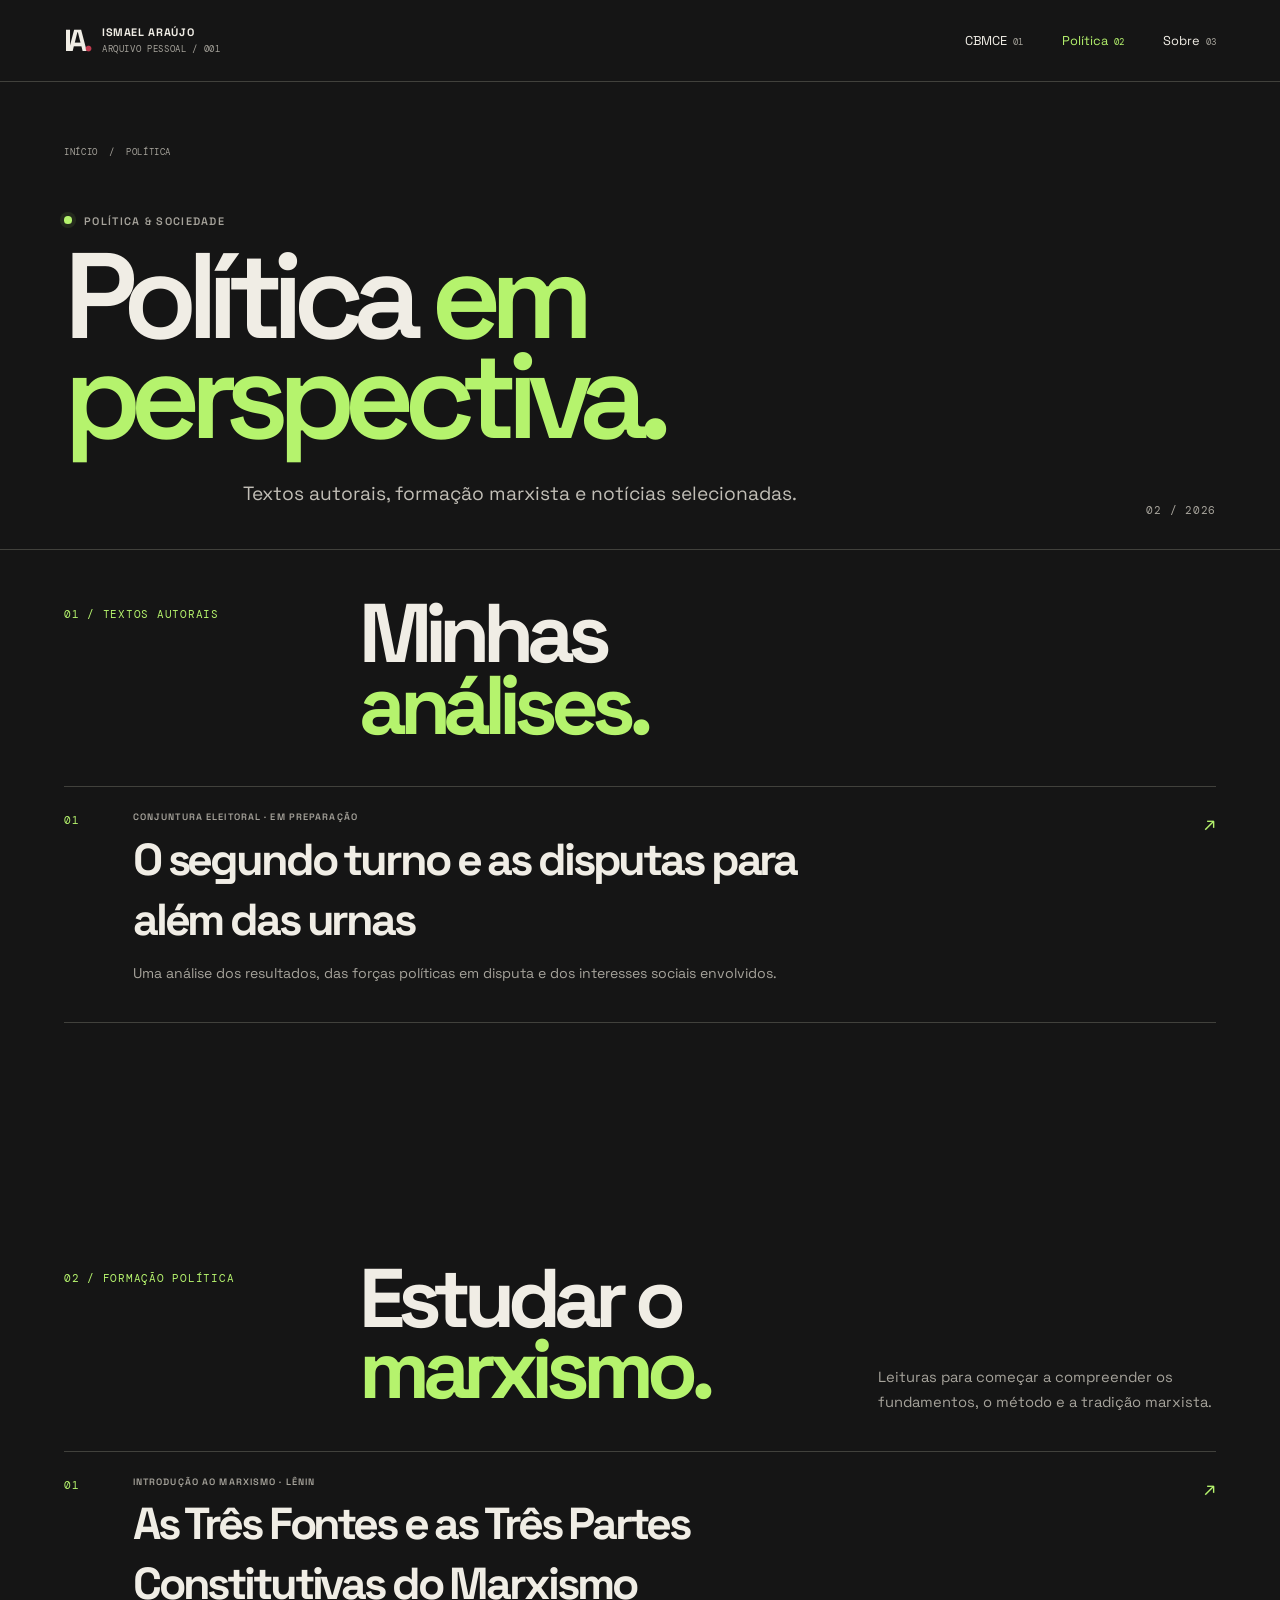
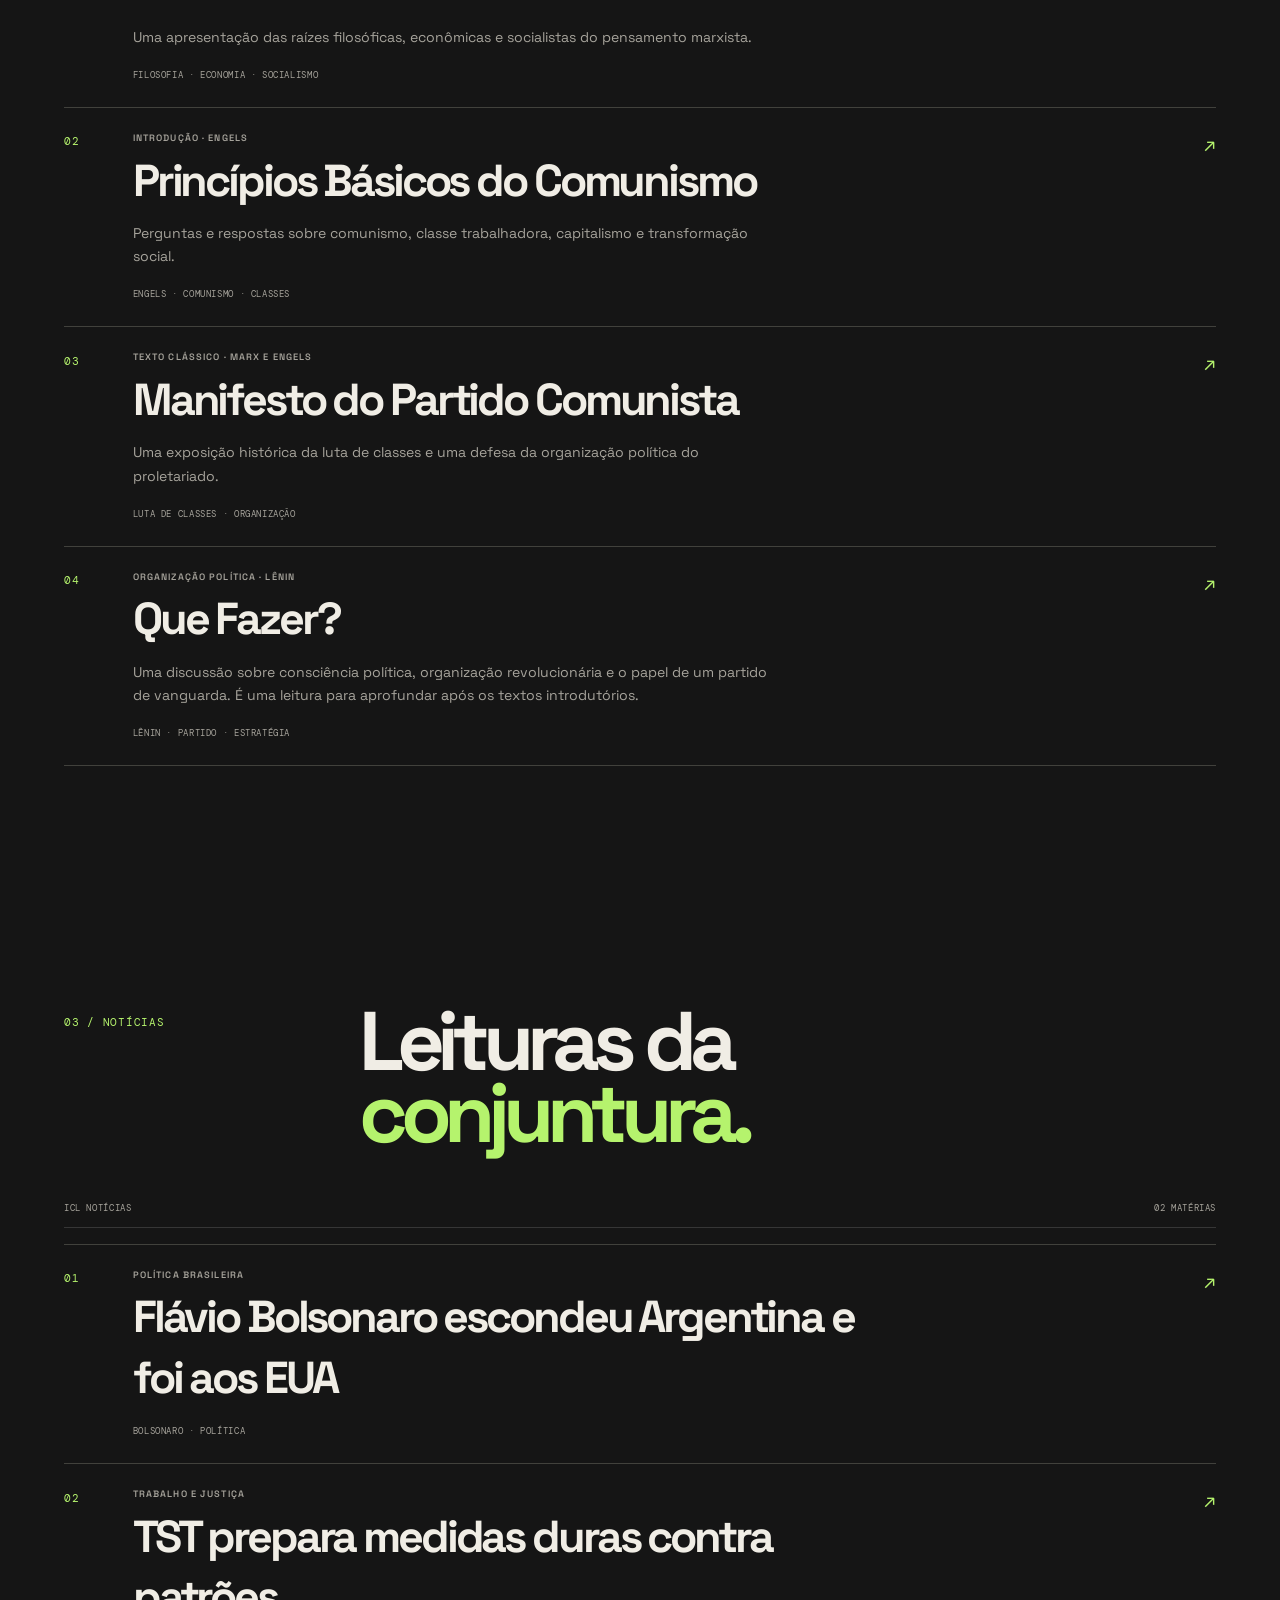
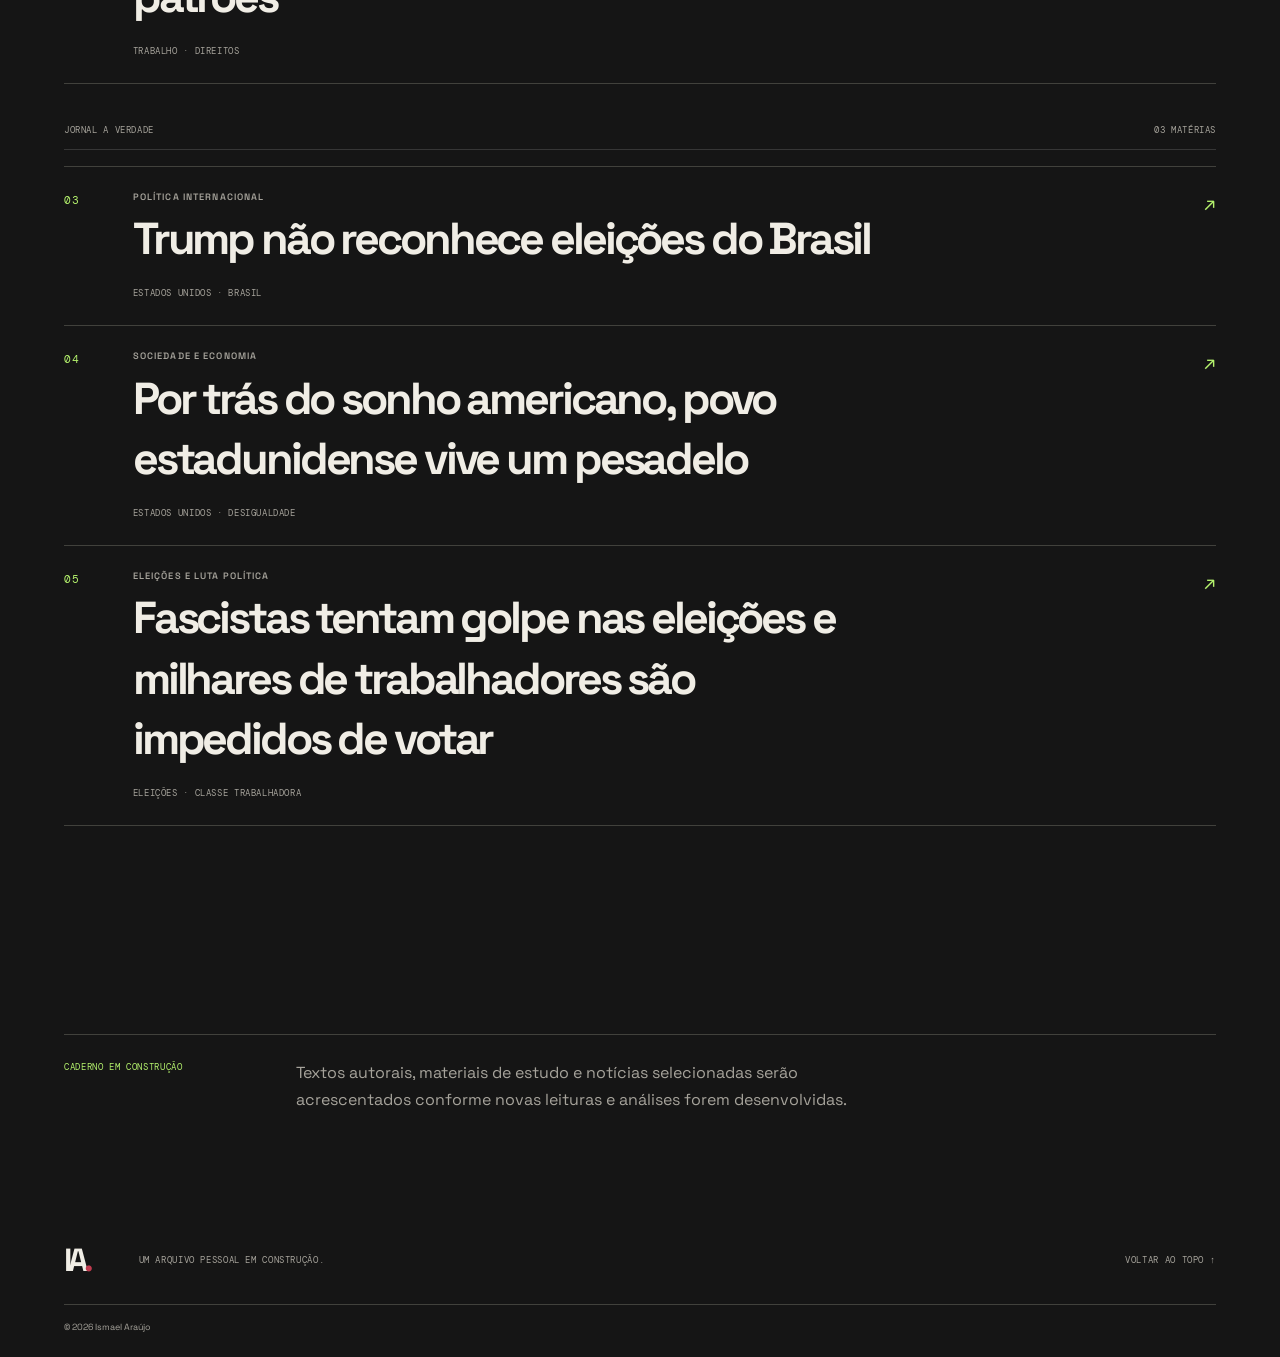
==== pages/politica.html @ 395cd03d "plano piloto" ====
<!DOCTYPE html>
<html lang="pt-BR">
<head>
  <meta charset="UTF-8">
  <link rel="icon" href="../favicon.ico" sizes="any">
  <meta name="viewport" content="width=device-width, initial-scale=1.0">
  <meta name="theme-color" content="#151515">
  <meta name="description" content="Textos autorais, formação política e notícias selecionadas por Ismael Araújo.">
  <title>Política & Sociedade — Ismael Araújo</title>

  <link rel="preconnect" href="https://fonts.googleapis.com">
  <link rel="preconnect" href="https://fonts.gstatic.com" crossorigin>
  <link href="https://fonts.googleapis.com/css2?family=DM+Mono:wght@400;500&family=Space+Grotesk:wght@400;500;600;700&display=swap" rel="stylesheet">

  <link rel="stylesheet" href="../css/style.css">
  <script src="../js/main.js" defer></script>

  <style>
    .politics-intro {
      padding-bottom: 2.5rem;
    }

    .politics-intro h1 {
      margin-bottom: 1rem;
    }

    .politics-intro .inner-intro {
      max-width: 620px;
    }

    .politics-content {
      padding-top: 1rem;
    }

    .politics-section {
      margin-bottom: 5rem;
    }

    .politics-section .inner-section-heading {
      margin-bottom: 2rem;
    }

    .politics-section .inner-section-heading h2 {
      margin-bottom: 0.8rem;
    }

    .politics-section .section-note {
      max-width: 600px;
      line-height: 1.7;
    }

    .politics-source {
      margin-top: 2.5rem;
    }

    .politics-source:first-of-type {
      margin-top: 0;
    }

    .politics-source-title {
      margin-bottom: 1rem;
      padding-bottom: 0.8rem;
      border-bottom: 1px solid rgba(128, 128, 128, 0.3);
    }

    .politics-content .article-list {
      display: flex;
      flex-direction: column;
      gap: 0;
    }

    .politics-content .article-row {
      padding-top: 1.5rem;
      padding-bottom: 1.5rem;
    }

    .politics-content .article-main h3 {
      line-height: 1.35;
      margin-top: 0.4rem;
      margin-bottom: 0.65rem;
    }

    .politics-content .article-main > p:not(.eyebrow) {
      line-height: 1.65;
      margin-bottom: 0.8rem;
    }

    .politics-content .article-tags {
      display: inline-block;
      line-height: 1.6;
      margin-top: 0.25rem;
    }

    .politics-reading {
      margin-top: 2rem;
      padding: clamp(1.25rem, 4vw, 2.5rem);
    }

    .politics-reading h3 {
      line-height: 1.4;
      margin: 1rem 0;
    }

    .politics-reading p {
      line-height: 1.8;
      margin-bottom: 1rem;
    }

    .politics-reading .reading-label {
      display: flex;
      flex-wrap: wrap;
      justify-content: space-between;
      gap: 0.75rem;
      margin-bottom: 1.5rem;
    }

    .politics-reading .reading-link {
      display: inline-block;
      margin-top: 0.5rem;
    }

    .politics-reading ul {
      padding-left: 1.25rem;
      margin: 1.25rem 0;
    }

    .politics-reading li {
      line-height: 1.8;
      margin-bottom: 0.75rem;
    }

    .politics-bottom-note {
      margin-top: 2rem;
      padding-top: 1.5rem;
      line-height: 1.8;
    }

    .article-back {
      display: inline-block;
      padding: 0.75rem 0;
      margin-bottom: 1.5rem;
      border: none;
      background: transparent;
      color: inherit;
      font: inherit;
      font-size: 0.75rem;
      cursor: pointer;
      opacity: 0.8;
    }

    .article-back:hover {
      opacity: 1;
    }

    #artigo-eleitoral {
      max-width: 760px;
      margin: 0 auto;
    }

    #artigo-eleitoral h1 {
      font-size: clamp(2rem, 5vw, 3.5rem);
      line-height: 1.15;
      margin: 1.5rem 0;
    }

    #artigo-eleitoral h2 {
      margin-top: 2.5rem;
      margin-bottom: 1rem;
    }

    #artigo-eleitoral p {
      line-height: 1.9;
      margin-bottom: 1.25rem;
    }

    #artigo-eleitoral .article-intro {
      font-size: 1.15rem;
      opacity: 0.8;
    }

    #artigo-eleitoral blockquote {
      margin: 2rem 0;
      padding: 1rem 1.5rem;
      border-left: 2px solid currentColor;
      opacity: 0.85;
      line-height: 1.8;
    }

    #artigo-eleitoral[hidden],
    #lista-textos[hidden] {
      display: none !important;
    }

    @media (max-width: 600px) {
      .politics-section {
        margin-bottom: 3.5rem;
      }

      .politics-content .article-row {
        gap: 0.8rem;
      }

      .politics-content .article-main h3 {
        overflow-wrap: anywhere;
      }

      #artigo-eleitoral h1 {
        font-size: 2rem;
      }

      #artigo-eleitoral blockquote {
        margin: 1.5rem 0;
        padding: 0.75rem 1rem;
      }
    }
  </style>
</head>

<body class="inner-page page-03">

  <a class="skip-link" href="#conteudo">Pular para o conteúdo</a>

  <header class="site-header">
    <a class="brand" href="../index.html" aria-label="Ismael Araújo — início">
      <span class="brand-mark">IA<span>.</span></span>
      <span class="brand-name">
        ISMAEL ARAÚJO<br>
        <small>ARQUIVO PESSOAL / 001</small>
      </span>
    </a>

    <button class="menu-toggle" type="button" aria-expanded="false" aria-controls="primary-nav">
      <span class="menu-toggle-label">MENU</span>
      <span class="menu-icon" aria-hidden="true"><i></i><i></i></span>
    </button>

    <nav class="primary-nav" id="primary-nav" aria-label="Navegação principal">
      <a href="cbmce.html">CBMCE <span>01</span></a>
      <a href="politica.html" aria-current="page">Política <span>02</span></a>
      <a href="sobre.html">Sobre <span>03</span></a>
    </nav>
  </header>

  <main id="conteudo">

    <!-- ABERTURA -->

    <section class="inner-masthead section-shell politics-intro">

      <div class="inner-breadcrumb mono">
        <a href="../index.html">INÍCIO</a>
        <span>/</span>
        <span>POLÍTICA</span>
      </div>

      <p class="eyebrow">
        <span class="status-dot"></span>
        POLÍTICA & SOCIEDADE
      </p>

      <h1>Política <em>em perspectiva.</em></h1>

      <p class="inner-intro">
        Textos autorais, formação marxista e notícias selecionadas.
      </p>

      <span class="inner-page-number mono">02 / 2026</span>

    </section>

    <section class="inner-content section-shell politics-content">

      <!-- 01 — TEXTOS AUTORAIS -->

      <section class="politics-section" id="textos-autorais">

        <div id="lista-textos">

          <div class="inner-section-heading">
            <p class="mono section-kicker">01 / TEXTOS AUTORAIS</p>
            <h2>Minhas <span>análises.</span></h2>
          </div>

          <div class="article-list">

            <a
              class="article-row"
              href="#analise-eleitoral"
              onclick="abrirArtigo(event)"
            >
              <span class="article-number mono">01</span>

              <div class="article-main">
                <p class="eyebrow">CONJUNTURA ELEITORAL · EM PREPARAÇÃO</p>
                <h3>O segundo turno e as disputas para além das urnas</h3>
                <p>
                  Uma análise dos resultados, das forças políticas em disputa
                  e dos interesses sociais envolvidos.
                </p>
              </div>

              <span class="article-arrow" aria-hidden="true">↗</span>
            </a>

          </div>
        </div>

        <!-- LEITURA INTERNA DO ARTIGO -->

        <article
          class="article-reading politics-reading"
          id="artigo-eleitoral"
          hidden
        >

          <button class="article-back mono" type="button" onclick="voltarArtigos()">
            ← VOLTAR AOS TEXTOS
          </button>

          <div class="reading-label mono">
            <span>ANÁLISE / CONJUNTURA ELEITORAL</span>
            <span>28 OUT 2026</span>
          </div>

          <h1>O segundo turno e as disputas para além das urnas</h1>

          <p class="article-intro">
            Uma análise dos resultados, das forças políticas em disputa
            e dos interesses sociais envolvidos.
          </p>

          <hr>

          <p>
            Lorem ipsum dolor sit amet, consectetur adipiscing elit.
            Praesent commodo cursus magna, vel scelerisque nisl consectetur
            et. Aenean lacinia bibendum nulla sed consectetur.
          </p>

          <h2>O contexto da disputa</h2>

          <p>
            Lorem ipsum dolor sit amet, consectetur adipiscing elit.
            Donec ullamcorper nulla non metus auctor fringilla. Vestibulum
            id ligula porta felis euismod semper. Maecenas faucibus mollis
            interdum. Integer posuere erat a ante venenatis dapibus posuere velit aliquet.
          </p>

          <p>
            Cras mattis consectetur purus sit amet fermentum. Sed posuere
            consectetur est at lobortis. Nullam id dolor id nibh ultricies
            vehicula ut id elit.
          </p>

          <h2>Interesses e forças políticas</h2>

          <p>
            Lorem ipsum dolor sit amet, consectetur adipiscing elit.
            Curabitur blandit tempus porttitor. Vivamus sagittis lacus vel
            augue laoreet rutrum faucibus dolor auctor.
          </p>

          <blockquote>
            Lorem ipsum dolor sit amet, consectetur adipiscing elit.
            A reflexão política exige atenção ao contexto histórico e às
            condições concretas em que os acontecimentos se desenvolvem.
          </blockquote>

          <p>
            Lorem ipsum dolor sit amet, consectetur adipiscing elit.
            Etiam porta sem malesuada magna mollis euismod. Donec sed odio
            dui. Nulla vitae elit libero, a pharetra augue.
          </p>

          <hr>

          <p class="mono muted-note">FIM DO TEXTO</p>

          <button class="article-back mono" type="button" onclick="voltarArtigos()">
            ← VOLTAR AOS TEXTOS
          </button>

        </article>

      </section>

      <!-- 02 — FORMAÇÃO POLÍTICA -->

      <section class="politics-section">

        <div class="inner-section-heading">
          <p class="mono section-kicker">02 / FORMAÇÃO POLÍTICA</p>
          <h2>Estudar o <span>marxismo.</span></h2>
          <p class="section-note">
            Leituras para começar a compreender os fundamentos,
            o método e a tradição marxista.
          </p>
        </div>

        <div class="article-list">

          <a
            class="article-row"
            href="https://www.marxists.org/portugues/lenin/1913/03/tresfont.htm#tr1"
            target="_blank"
            rel="noopener noreferrer"
          >
            <span class="article-number mono">01</span>

            <div class="article-main">
              <p class="eyebrow">INTRODUÇÃO AO MARXISMO · LÊNIN</p>
              <h3>As Três Fontes e as Três Partes Constitutivas do Marxismo</h3>
              <p>
                Uma apresentação das raízes filosóficas, econômicas
                e socialistas do pensamento marxista.
              </p>
              <span class="article-tags mono">FILOSOFIA · ECONOMIA · SOCIALISMO</span>
            </div>

            <span class="article-arrow" aria-hidden="true">↗</span>
          </a>

          <a
            class="article-row"
            href="https://www.marxists.org/portugues/marx/1847/11/principios.htm"
            target="_blank"
            rel="noopener noreferrer"
          >
            <span class="article-number mono">02</span>

            <div class="article-main">
              <p class="eyebrow">INTRODUÇÃO · ENGELS</p>
              <h3>Princípios Básicos do Comunismo</h3>
              <p>
                Perguntas e respostas sobre comunismo, classe trabalhadora,
                capitalismo e transformação social.
              </p>
              <span class="article-tags mono">ENGELS · COMUNISMO · CLASSES</span>
            </div>

            <span class="article-arrow" aria-hidden="true">↗</span>
          </a>

          <a
            class="article-row"
            href="https://www.marxists.org/portugues/marx/1848/ManifestoDoPartidoComunista/"
            target="_blank"
            rel="noopener noreferrer"
          >
            <span class="article-number mono">03</span>

            <div class="article-main">
              <p class="eyebrow">TEXTO CLÁSSICO · MARX E ENGELS</p>
              <h3>Manifesto do Partido Comunista</h3>
              <p>
                Uma exposição histórica da luta de classes e uma defesa
                da organização política do proletariado.
              </p>
              <span class="article-tags mono">LUTA DE CLASSES · ORGANIZAÇÃO</span>
            </div>

            <span class="article-arrow" aria-hidden="true">↗</span>
          </a>

          <a
            class="article-row"
            href="https://www.marxists.org/portugues/lenin/1902/quefazer/"
            target="_blank"
            rel="noopener noreferrer"
          >
            <span class="article-number mono">04</span>

            <div class="article-main">
              <p class="eyebrow">ORGANIZAÇÃO POLÍTICA · LÊNIN</p>
              <h3>Que Fazer?</h3>
              <p>
                Uma discussão sobre consciência política, organização
                revolucionária e o papel de um partido de vanguarda.
                É uma leitura para aprofundar após os textos introdutórios.
              </p>
              <span class="article-tags mono">LÊNIN · PARTIDO · ESTRATÉGIA</span>
            </div>

            <span class="article-arrow" aria-hidden="true">↗</span>
          </a>

        </div>

      </section>

      <!-- 03 — NOTÍCIAS -->

      <section class="politics-section">

        <div class="inner-section-heading">
          <p class="mono section-kicker">03 / NOTÍCIAS</p>
          <h2>Leituras da <span>conjuntura.</span></h2>
        </div>

        <!-- ICL NOTÍCIAS -->

        <div class="politics-source">

          <div class="reading-label mono politics-source-title">
            <span>ICL NOTÍCIAS</span>
            <span>02 MATÉRIAS</span>
          </div>

          <div class="article-list">

            <a
              class="article-row"
              href="https://iclnoticias.com.br/flavio-bolsonaro-escondeu-argentina-foi-eua/"
              target="_blank"
              rel="noopener noreferrer"
            >
              <span class="article-number mono">01</span>

              <div class="article-main">
                <p class="eyebrow">POLÍTICA BRASILEIRA</p>
                <h3>Flávio Bolsonaro escondeu Argentina e foi aos EUA</h3>
                <span class="article-tags mono">BOLSONARO · POLÍTICA</span>
              </div>

              <span class="article-arrow" aria-hidden="true">↗</span>
            </a>

            <a
              class="article-row"
              href="https://iclnoticias.com.br/tst-prepara-medidas-duras-contra-patroes/"
              target="_blank"
              rel="noopener noreferrer"
            >
              <span class="article-number mono">02</span>

              <div class="article-main">
                <p class="eyebrow">TRABALHO E JUSTIÇA</p>
                <h3>TST prepara medidas duras contra patrões</h3>
                <span class="article-tags mono">TRABALHO · DIREITOS</span>
              </div>

              <span class="article-arrow" aria-hidden="true">↗</span>
            </a>

          </div>
        </div>

        <!-- JORNAL A VERDADE -->

        <div class="politics-source">

          <div class="reading-label mono politics-source-title">
            <span>JORNAL A VERDADE</span>
            <span>03 MATÉRIAS</span>
          </div>

          <div class="article-list">

            <a
              class="article-row"
              href="https://averdade.org.br/2026/10/trump-nao-reconhece-eleicoes-do-brasil/"
              target="_blank"
              rel="noopener noreferrer"
            >
              <span class="article-number mono">03</span>

              <div class="article-main">
                <p class="eyebrow">POLÍTICA INTERNACIONAL</p>
                <h3>Trump não reconhece eleições do Brasil</h3>
                <span class="article-tags mono">ESTADOS UNIDOS · BRASIL</span>
              </div>

              <span class="article-arrow" aria-hidden="true">↗</span>
            </a>

            <a
              class="article-row"
              href="https://averdade.org.br/2026/10/por-tras-do-sonho-americano-povo-estadunidense-vive-um-pesadelo/"
              target="_blank"
              rel="noopener noreferrer"
            >
              <span class="article-number mono">04</span>

              <div class="article-main">
                <p class="eyebrow">SOCIEDADE E ECONOMIA</p>
                <h3>Por trás do sonho americano, povo estadunidense vive um pesadelo</h3>
                <span class="article-tags mono">ESTADOS UNIDOS · DESIGUALDADE</span>
              </div>

              <span class="article-arrow" aria-hidden="true">↗</span>
            </a>

            <a
              class="article-row"
              href="https://averdade.org.br/2026/10/fascistas-tentam-golpe-nas-eleicoes-e-milhares-de-trabalhadores-sao-impedidos-de-votar/"
              target="_blank"
              rel="noopener noreferrer"
            >
              <span class="article-number mono">05</span>

              <div class="article-main">
                <p class="eyebrow">ELEIÇÕES E LUTA POLÍTICA</p>
                <h3>Fascistas tentam golpe nas eleições e milhares de trabalhadores são impedidos de votar</h3>
                <span class="article-tags mono">ELEIÇÕES · CLASSE TRABALHADORA</span>
              </div>

              <span class="article-arrow" aria-hidden="true">↗</span>
            </a>

          </div>
        </div>

      </section>

      <div class="politics-bottom-note">
        <span class="mono">CADERNO EM CONSTRUÇÃO</span>
        <p>
          Textos autorais, materiais de estudo e notícias selecionadas serão
          acrescentados conforme novas leituras e análises forem desenvolvidas.
        </p>
      </div>

    </section>

  </main>

  <footer class="site-footer section-shell">

    <a class="footer-brand" href="../index.html">IA<span>.</span></a>

    <p class="mono">UM ARQUIVO PESSOAL EM CONSTRUÇÃO.</p>

    <a class="mono back-top" href="#conteudo">VOLTAR AO TOPO ↑</a>

    <p class="footer-copy">
      © <span id="current-year">2026</span> Ismael Araújo
    </p>

  </footer>

</body>
</html>
---- css/style.css ----
/* =========================================
   ISMAEL ARAÚJO — ARQUIVO PESSOAL
   Direção: revista independente / experimental editorial
   ========================================= */

:root {
  color-scheme: dark;
  --bg: #151515;
  --surface: #1d1d1b;
  --surface-raised: #252522;
  --paper: #f0ede5;
  --ink: #171715;
  --text: #f0ede5;
  --muted: #a6a39b;
  --line: #41413c;
  --red: #a42d40;
  --red-bright: #c13b4f;
  --lime: #b5f36d;
  --font-display: "Space Grotesk", Arial, sans-serif;
  --font-mono: "DM Mono", monospace;
  --page-gutter: clamp(1.15rem, 5vw, 5.5rem);
  --max-width: 1440px;
  --ease: cubic-bezier(.2, .75, .25, 1);
}

* { box-sizing: border-box; }
html { scroll-behavior: smooth; scroll-padding-top: 6rem; }
body {
  margin: 0;
  background: var(--bg);
  color: var(--text);
  font-family: var(--font-display);
  -webkit-font-smoothing: antialiased;
}
body.menu-open { overflow: hidden; }
a { color: inherit; text-decoration: none; }
button { font: inherit; }
::selection { background: var(--lime); color: var(--ink); }

.skip-link {
  position: fixed; z-index: 1000; top: .75rem; left: .75rem;
  padding: .8rem 1rem; background: var(--lime); color: var(--ink);
  transform: translateY(-160%); transition: transform .2s ease;
}
.skip-link:focus { transform: translateY(0); }

.mono { font-family: var(--font-mono); font-size: .66rem; letter-spacing: .07em; }
.section-shell { width: min(100%, var(--max-width)); margin-inline: auto; padding-inline: var(--page-gutter); }
.accent, .cover-heading h1 span, .projects-heading h2 span,
.cbmce-main h2 span, .politics-heading h2 span, .contact-strip h2 span { color: var(--lime); }
.eyebrow { margin: 0; font-size: .68rem; font-weight: 600; letter-spacing: .12em; }
.status-dot { display: inline-block; width: .48rem; height: .48rem; margin-right: .5rem; border-radius: 50%; background: var(--lime); box-shadow: 0 0 0 4px #b5f36d18; vertical-align: 1px; }

.site-header {
  min-height: 82px; padding: 1rem var(--page-gutter);
  display: flex; align-items: center; justify-content: space-between; gap: 2rem;
  border-bottom: 1px solid var(--line);
}
.brand { display: inline-flex; align-items: center; gap: .8rem; flex-shrink: 0; }
.brand-mark { font-size: 1.9rem; line-height: .9; font-weight: 700; letter-spacing: -.12em; }
.brand-mark span, .footer-brand span { color: var(--red-bright); }
.brand-name { font-size: .68rem; line-height: 1.45; font-weight: 700; letter-spacing: .06em; }
.brand-name small { color: var(--muted); font-family: var(--font-mono); font-size: .55rem; font-weight: 400; }
.primary-nav { display: flex; align-items: center; gap: clamp(1rem, 3vw, 3rem); }
.primary-nav a { display: flex; align-items: baseline; gap: .4rem; font-size: .8rem; transition: color .2s ease; }
.primary-nav a span { color: var(--muted); font: .58rem var(--font-mono); }
.primary-nav a:hover, .primary-nav a:focus-visible { color: var(--lime); }
.menu-toggle { display: none; }

/* Capa */
.cover { position: relative; min-height: min(720px, 78vw); padding-top: 1.5rem; padding-bottom: 2rem; overflow: hidden; display: flex; flex-direction: column; justify-content: space-between; border-bottom: 1px solid var(--line); }
.cover-topline, .cover-bottomline { display: flex; align-items: center; justify-content: space-between; gap: 1rem; }
.cover-topline { color: var(--muted); }
.issue-mark { border: 1px solid var(--line); padding: .5rem .7rem; }
.cover-heading { position: relative; z-index: 1; padding-block: 4.5rem 3.5rem; }
.cover-heading .eyebrow { color: var(--muted); margin-bottom: 1.7rem; }
.cover-heading h1 { margin: 0; max-width: 1000px; font-size: clamp(4.4rem, 11.7vw, 10.8rem); font-weight: 600; line-height: .79; letter-spacing: -.095em; }
.cover-heading h1 span { display: inline-block; padding-left: clamp(0rem, 10vw, 9rem); }
.cover-intro { max-width: 390px; margin: 2.5rem 0 0 clamp(0rem, 20vw, 18rem); color: #c1beb6; font-size: clamp(1rem, 1.5vw, 1.25rem); line-height: 1.55; }
.cover-index { color: var(--muted); }
.cover-index span { color: var(--red-bright); padding-inline: .35rem; }
.text-link { display: inline-flex; align-items: center; gap: 1.2rem; width: fit-content; padding-bottom: .5rem; border-bottom: 1px solid currentColor; font: 500 .68rem var(--font-mono); letter-spacing: .06em; transition: color .2s ease, gap .2s var(--ease); }
.text-link:hover, .text-link:focus-visible { color: var(--lime); gap: 1.7rem; }
.cover-ornament { position: absolute; right: -1.2rem; top: 12%; color: #ffffff04; font-size: clamp(17rem, 39vw, 37rem); font-weight: 700; letter-spacing: -.14em; line-height: 1; pointer-events: none; }

/* Índice / cartões */
.explore { padding-top: clamp(5rem, 10vw, 9rem); padding-bottom: clamp(5rem, 10vw, 9rem); }
.section-heading { display: grid; grid-template-columns: 1fr 1.4fr 1fr; align-items: end; gap: 2rem; margin-bottom: 3rem; }
.section-kicker { color: var(--lime); align-self: start; margin-top: .65rem; }
.section-heading h2 { margin: 0; font-size: clamp(3rem, 6vw, 6rem); line-height: .87; letter-spacing: -.075em; font-weight: 600; }
.section-note { max-width: 230px; margin: 0 0 .35rem auto; color: var(--muted); font-size: .92rem; line-height: 1.55; }
.feature-grid { display: grid; grid-template-columns: 1fr 1fr; gap: 1rem; align-items: stretch; }
.feature-card { min-width: 0; display: flex; flex-direction: column; overflow: hidden; border: 1px solid var(--line); background: var(--surface); transition: border-color .25s ease, transform .3s var(--ease); }
.feature-card:hover { border-color: #88877d; transform: translateY(-4px); }
.feature-projects { grid-row: span 2; }
.feature-cbmce { background: var(--red); border-color: var(--red); }
.feature-politics { background: var(--paper); color: var(--ink); border-color: var(--paper); }
.card-meta { display: flex; justify-content: space-between; padding: 1rem 1.1rem; font-size: .59rem; }
.feature-cbmce .card-meta { color: #ffffffbd; }
.feature-politics .card-meta { color: #55534e; }
.feature-graphic { min-height: 200px; position: relative; overflow: hidden; margin: 0 1rem; }
.graphic-code { display: flex; align-items: center; justify-content: center; min-height: 300px; background: #111; }
.graphic-bracket { position: relative; z-index: 1; color: var(--lime); font-size: clamp(7rem, 15vw, 13rem); font-weight: 600; letter-spacing: -.12em; }
.graphic-slash { position: absolute; right: 15%; top: -25%; color: var(--red); font-size: 23rem; line-height: 1; transform: rotate(14deg); opacity: .8; }
.graphic-label { position: absolute; bottom: 1rem; left: 1rem; color: #aaa79d; font-size: .57rem; }
.graphic-data { display: flex; flex-direction: column; justify-content: center; padding: 1rem 1.5rem; min-height: 230px; }
.data-number { font-size: clamp(5.5rem, 12vw, 10rem); font-weight: 600; letter-spacing: -.1em; line-height: .9; }
.data-caption { margin-top: .75rem; font-size: .59rem; }
.data-line { width: 100%; height: 1px; background: #ffffff70; margin-top: 1.5rem; }
.data-stamp { align-self: flex-end; margin-top: .65rem; font-size: .58rem; }
.graphic-editorial { min-height: 180px; padding: 1.5rem; display: flex; flex-direction: column; justify-content: center; background: var(--paper); }
.editorial-word { font-size: clamp(3rem, 7vw, 6.5rem); font-weight: 700; letter-spacing: -.09em; line-height: .8; }
.editorial-rule { width: 4rem; height: .4rem; margin-top: 1.5rem; background: var(--red); }
.editorial-caption { margin-top: .8rem; font-size: .55rem; }
.feature-copy { padding: 1.6rem 1.5rem 1.8rem; display: flex; flex-direction: column; flex: 1; align-items: flex-start; }
.feature-copy .eyebrow { color: var(--muted); font-size: .59rem; }
.feature-cbmce .feature-copy .eyebrow { color: #ffffffb8; }
.feature-politics .feature-copy .eyebrow { color: #5f5b54; }
.feature-copy h3 { margin: .9rem 0 .8rem; font-size: clamp(2.2rem, 4.4vw, 4.2rem); line-height: .88; letter-spacing: -.075em; font-weight: 600; }
.feature-copy h3 span { color: var(--red-bright); }
.feature-cbmce .feature-copy h3 span { color: var(--lime); }
.feature-copy > p:not(.eyebrow) { max-width: 390px; margin: 0 0 1.5rem; color: var(--muted); font-size: .9rem; line-height: 1.6; }
.feature-cbmce .feature-copy > p:not(.eyebrow) { color: #ffffffd1; }
.feature-politics .feature-copy > p:not(.eyebrow) { color: #5f5b54; }
.card-cta { margin-top: auto; padding-top: 1rem; display: flex; justify-content: space-between; width: 100%; border-top: 1px solid var(--line); font: .63rem var(--font-mono); letter-spacing: .06em; }
.feature-cbmce .card-cta { border-color: #ffffff55; }
.feature-politics .card-cta { border-color: #c9c4b9; }

/* Projetos */
.projects-section { padding-top: 2rem; padding-bottom: clamp(5rem, 10vw, 9rem); }
.section-topline { display: flex; align-items: center; justify-content: space-between; gap: 1rem; padding-block: 1rem; border-top: 1px solid var(--line); color: var(--muted); }
.projects-heading { display: grid; grid-template-columns: 1.2fr .8fr; align-items: end; gap: 3rem; padding-block: 3rem; }
.projects-heading h2 { margin: 0; font-size: clamp(3.3rem, 7vw, 7rem); line-height: .85; letter-spacing: -.085em; }
.projects-heading p { max-width: 360px; margin: 0 0 .4rem auto; color: var(--muted); line-height: 1.65; }
.project-feature { display: grid; grid-template-columns: 1.2fr .8fr; border: 1px solid var(--line); }
.project-art { min-height: 390px; position: relative; display: flex; flex-direction: column; justify-content: space-between; padding: 1.3rem; overflow: hidden; background: #22221f; }
.project-art-top, .project-art-bottom { position: relative; z-index: 2; color: #c3c0b6; font-size: .58rem; }
.giro-word { position: relative; z-index: 2; font-size: clamp(3.5rem, 8vw, 8rem); font-weight: 700; line-height: .78; letter-spacing: -.1em; }
.giro-word span { display: block; color: var(--lime); padding-left: 12%; }
.orbit { position: absolute; width: 65%; aspect-ratio: 1; border: 1px solid #f0ede52c; border-radius: 50%; right: -8%; top: 12%; transform: rotate(-25deg) scaleY(.5); }
.orbit-two { width: 85%; right: -18%; top: 5%; transform: rotate(38deg) scaleY(.45); border-color: #a42d407a; }
.project-details { padding: clamp(1.5rem, 3vw, 3rem); display: flex; flex-direction: column; align-items: flex-start; }
.project-details .eyebrow, .mini-project .eyebrow { color: var(--muted); }
.project-details h3 { margin: 1rem 0; font-size: clamp(2.5rem, 4vw, 4.5rem); letter-spacing: -.08em; line-height: .9; }
.project-details > p:not(.eyebrow) { color: var(--muted); font-size: .9rem; line-height: 1.7; }
.tag-list { display: flex; flex-wrap: wrap; gap: .4rem; margin: .7rem 0 2rem; }
.tag-list span { border: 1px solid var(--line); padding: .45rem .65rem; color: #d2cfc6; font: .62rem var(--font-mono); }
.project-secondary-grid { display: grid; grid-template-columns: 1fr 1fr; gap: 1rem; margin-top: 1rem; }
.mini-project { min-height: 330px; position: relative; padding: 1.4rem; display: flex; flex-direction: column; align-items: flex-start; background: var(--surface); border: 1px solid var(--line); }
.mini-project-number { margin: 0; color: var(--muted); }
.mini-project-symbol { height: 100px; width: 100%; display: flex; align-items: center; justify-content: center; margin-block: 1rem; color: var(--lime); font-size: 5rem; }
.mini-project h3 { margin: .7rem 0; font-size: clamp(2rem, 4vw, 3.4rem); line-height: .9; letter-spacing: -.07em; }
.mini-project > p:not(.eyebrow, .mini-project-number) { max-width: 360px; color: var(--muted); font-size: .86rem; line-height: 1.6; }
.mini-project .text-link { margin-top: auto; }
.mini-project-light { background: var(--paper); color: var(--ink); border-color: var(--paper); }
.mini-project-light .mini-project-number, .mini-project-light .eyebrow, .mini-project-light > p:not(.eyebrow, .mini-project-number) { color: #5f5b54; }
.mini-project-light .text-link { border-color: #5f5b54; }
.symbol-data { gap: .4rem; align-items: end; padding-bottom: 1rem; }
.symbol-data span { width: 9%; background: var(--red); }
.symbol-data span:nth-child(1) { height: 25%; }
.symbol-data span:nth-child(2) { height: 55%; }
.symbol-data span:nth-child(3) { height: 80%; }
.symbol-data span:nth-child(4) { height: 100%; }

/* CBMCE */
.cbmce-section { padding-top: 2rem; padding-bottom: clamp(5rem, 10vw, 9rem); background: #1b1b19; }
.cbmce-layout { display: grid; grid-template-columns: .9fr 1.1fr; gap: clamp(2rem, 7vw, 7rem); padding-top: 4rem; }
.cbmce-main .eyebrow { color: var(--muted); }
.cbmce-main h2 { margin: 1.5rem 0; font-size: clamp(3.2rem, 6.5vw, 6.7rem); letter-spacing: -.09em; line-height: .84; }
.cbmce-main > p:not(.eyebrow) { max-width: 430px; color: var(--muted); line-height: 1.7; }
.button-link { display: inline-flex; gap: 2rem; align-items: center; margin-top: 1.3rem; padding: 1rem 1.1rem; background: var(--lime); color: var(--ink); font: 500 .65rem var(--font-mono); letter-spacing: .04em; transition: background .2s ease, gap .2s ease; }
.button-link:hover { background: white; gap: 2.5rem; }
.cbmce-index { border-top: 1px solid var(--line); }
.index-item { display: grid; grid-template-columns: 2rem 1fr auto; align-items: start; gap: 1rem; padding: 1.3rem 0; border-bottom: 1px solid var(--line); }
.index-item > .mono { color: var(--lime); padding-top: .2rem; }
.index-item h3 { margin: 0 0 .4rem; font-size: 1rem; font-weight: 500; }
.index-item p { margin: 0; color: var(--muted); font-size: .82rem; line-height: 1.5; }
.index-item > span:last-child { transition: transform .2s ease; }
.index-item:hover > span:last-child { transform: translate(3px, -3px); color: var(--lime); }
.source-note { color: var(--muted); font-size: .55rem; line-height: 1.7; margin-top: 1.5rem; }

/* Política */
.politics-section { padding-top: 2rem; padding-bottom: clamp(5rem, 10vw, 9rem); }
.politics-layout { display: grid; grid-template-columns: 1fr .8fr; gap: clamp(3rem, 10vw, 10rem); padding-top: 4rem; align-items: center; }
.politics-heading .eyebrow { color: var(--muted); }
.politics-heading h2 { margin: 1.3rem 0; font-size: clamp(3.4rem, 7vw, 7rem); line-height: .84; letter-spacing: -.09em; }
.politics-heading > p:not(.eyebrow) { max-width: 390px; color: var(--muted); line-height: 1.65; margin-bottom: 2rem; }
.editorial-note { position: relative; min-height: 340px; display: flex; flex-direction: column; justify-content: space-between; padding: 1.5rem; background: var(--paper); color: var(--ink); transform: rotate(1.5deg); }
.editorial-note-label, .editorial-note-footer { font-size: .58rem; color: #5d5952; }
.quote-mark { position: absolute; top: 2.2rem; right: 1.3rem; color: var(--red); font: 9rem Georgia, serif; line-height: 1; }
.editorial-note > p { position: relative; z-index: 1; max-width: 430px; margin: 4rem 0; font-size: clamp(1.4rem, 2.5vw, 2.4rem); font-weight: 500; letter-spacing: -.055em; line-height: 1.13; }

/* Sobre */
.about-section { padding-top: 2rem; padding-bottom: clamp(5rem, 10vw, 8rem); border-top: 1px solid var(--line); }
.about-layout { display: grid; grid-template-columns: .6fr 1fr .65fr; align-items: center; gap: clamp(1.5rem, 5vw, 5rem); padding-top: 3rem; }
.about-index { align-self: start; color: #5a5953; font-size: clamp(2.5rem, 5vw, 5rem); line-height: .85; letter-spacing: -.1em; }
.about-index span { color: var(--red-bright); }
.about-copy h2 { margin: 0 0 1.5rem; font-size: clamp(3rem, 5.5vw, 5.7rem); line-height: .83; letter-spacing: -.09em; }
.about-copy > p { color: var(--muted); font-size: .9rem; line-height: 1.7; }
.about-copy .text-link { margin-top: 1rem; }
.about-portrait { position: relative; min-height: 340px; background: #252522; overflow: hidden; display: flex; align-items: center; justify-content: center; border: 1px solid var(--line); }
.portrait-placeholder { position: relative; z-index: 1; text-align: center; color: #a6a39b; font-size: .7rem; line-height: 1.8; }
.portrait-caption { position: absolute; bottom: 1rem; left: 1rem; color: var(--muted); font-size: .55rem; }
.about-portrait {
  position: relative;
  min-height: 340px;
  height: 100%;
  background: #252522;
  overflow: hidden;
  border: 1px solid var(--line);
}

.about-portrait-image {
  display: block;
  width: 100%;
  height: 100%;
  min-height: 340px;
  object-fit: cover;
  object-position: center;
}

.portrait-caption {
  z-index: 2;
  text-shadow: 0 1px 4px #000;
}

/* Contato e rodapé */
.contact-strip { display: flex; align-items: end; justify-content: space-between; gap: 2rem; padding-top: 3rem; padding-bottom: 4rem; background: var(--red); }
.contact-strip .eyebrow { color: #ffffffbb; }
.contact-strip h2 { margin: 1rem 0 0; font-size: clamp(3rem, 6vw, 6rem); line-height: .85; letter-spacing: -.08em; }
.contact-strip h2 span { color: var(--lime); }
.contact-links { min-width: 210px; display: flex; flex-direction: column; }
.contact-links a { display: flex; justify-content: space-between; gap: 2rem; padding: .85rem 0; border-bottom: 1px solid #ffffff50; font-size: .85rem; }
.contact-links a:hover { color: var(--lime); }
.site-footer { display: grid; grid-template-columns: auto 1fr auto; gap: 1rem 2rem; align-items: center; padding-top: 1.5rem; padding-bottom: 1.5rem; }
.footer-brand { font-size: 2rem; font-weight: 700; letter-spacing: -.12em; }
.site-footer > p { color: var(--muted); font-size: .56rem; }
.site-footer > p:nth-of-type(1) { margin-left: 1rem; }
.back-top { justify-self: end; color: var(--muted); font-size: .58rem; }
.back-top:hover { color: var(--lime); }
.footer-copy { grid-column: 1 / -1; border-top: 1px solid var(--line); padding-top: 1rem; margin: .5rem 0 0; }

/* Responsividade */
@media (min-width: 1441px) {
  .cover-heading h1 { font-size: 10.8rem; }
}
@media (max-width: 900px) {
  .site-header { min-height: 72px; }
  .primary-nav { gap: 1.1rem; }
  .primary-nav a { font-size: .73rem; }
  .cover { min-height: 650px; }
  .section-heading { grid-template-columns: .6fr 1.4fr; }
  .section-note { grid-column: 2; margin: 0; }
  .feature-grid { gap: .7rem; }
  .feature-copy { padding: 1.25rem; }
  .feature-graphic { margin-inline: .7rem; }
  .graphic-code { min-height: 260px; }
  .project-feature { grid-template-columns: 1fr 1fr; }
  .project-art { min-height: 340px; }
  .cbmce-layout { gap: 2.5rem; }
  .about-layout { grid-template-columns: .4fr 1fr .7fr; gap: 1.5rem; }
  .about-portrait { min-height: 290px; }
}
@media (max-width: 680px) {
  :root { --page-gutter: 1.1rem; }
  html { scroll-padding-top: 5rem; }
  .site-header { position: sticky; top: 0; z-index: 100; background: #151515f2; backdrop-filter: blur(14px); }
  .brand-mark { font-size: 1.7rem; }
  .menu-toggle { display: inline-flex; align-items: center; gap: .7rem; padding: .6rem 0 .6rem .6rem; border: 0; background: transparent; color: var(--text); cursor: pointer; }
  .menu-toggle-label { font: .65rem var(--font-mono); letter-spacing: .08em; }
  .menu-icon { width: 22px; display: grid; gap: 5px; }
  .menu-icon i { display: block; width: 22px; height: 1px; background: currentColor; transition: transform .2s ease; }
  .menu-toggle[aria-expanded="true"] .menu-icon i:first-child { transform: translateY(3px) rotate(45deg); }
  .menu-toggle[aria-expanded="true"] .menu-icon i:last-child { transform: translateY(-3px) rotate(-45deg); }
  .primary-nav { position: fixed; top: 71px; left: 0; right: 0; display: flex; flex-direction: column; align-items: stretch; gap: 0; padding: 1rem var(--page-gutter) 1.5rem; background: var(--bg); border-bottom: 1px solid var(--line); visibility: hidden; opacity: 0; transform: translateY(-8px); transition: opacity .2s ease, transform .2s ease, visibility .2s; }
  .primary-nav.is-open { visibility: visible; opacity: 1; transform: translateY(0); }
  .primary-nav a { justify-content: space-between; padding: 1rem 0; border-bottom: 1px solid var(--line); font-size: 1rem; }
  .primary-nav a span { font-size: .65rem; }
  .cover { min-height: 610px; padding-top: 1rem; padding-bottom: 1.4rem; }
  .cover-topline { align-items: flex-start; font-size: .54rem; }
  .cover-topline > span:first-child { max-width: 160px; line-height: 1.7; }
  .issue-mark { padding: .35rem .45rem; text-align: right; font-size: .5rem; }
  .cover-heading { padding-block: 4rem 3rem; }
  .cover-heading .eyebrow { font-size: .58rem; margin-bottom: 1.5rem; }
  .cover-heading h1 { font-size: clamp(4.2rem, 17vw, 7rem); line-height: .82; }
  .cover-heading h1 span { padding-left: 0; }
  .cover-intro { margin: 2rem 0 0 12%; max-width: 290px; font-size: 1rem; }
  .cover-ornament { right: -1.2rem; top: 24%; font-size: 18rem; }
  .cover-bottomline { align-items: flex-end; }
  .cover-index { max-width: 125px; line-height: 1.8; font-size: .55rem; }
  .cover-bottomline .text-link { font-size: .55rem; gap: .5rem; }
  .explore { padding-top: 4.5rem; padding-bottom: 4.5rem; }
  .section-heading { grid-template-columns: 1fr; gap: 1rem; margin-bottom: 2rem; }
  .section-kicker { margin: 0; }
  .section-heading h2 { font-size: clamp(3.5rem, 15vw, 5rem); }
  .section-note { grid-column: auto; margin: 0; max-width: 290px; }
  .feature-grid { grid-template-columns: 1fr; gap: .8rem; }
  .feature-projects { grid-row: auto; }
  .feature-graphic { min-height: 180px; }
  .graphic-code { min-height: 220px; }
  .graphic-bracket { font-size: 9rem; }
  .graphic-slash { font-size: 17rem; }
  .graphic-data { min-height: 190px; }
  .data-number { font-size: 7rem; }
  .graphic-editorial { min-height: 180px; }
  .editorial-word { font-size: 4.5rem; }
  .feature-copy { padding: 1.35rem; }
  .feature-copy h3 { font-size: 3.4rem; }
  .projects-section { padding-bottom: 4.5rem; }
  .section-topline { align-items: flex-start; font-size: .54rem; line-height: 1.6; }
  .section-topline span:last-child { text-align: right; }
  .projects-heading { grid-template-columns: 1fr; gap: 1.3rem; padding-block: 2.5rem; }
  .projects-heading h2 { font-size: clamp(3.5rem, 14vw, 5.3rem); }
  .projects-heading p { margin: 0; }
  .project-feature { grid-template-columns: 1fr; }
  .project-art { min-height: 300px; }
  .giro-word { font-size: clamp(4rem, 17vw, 6.5rem); }
  .project-details { padding: 1.4rem; }
  .project-details h3 { font-size: 3.5rem; }
  .project-secondary-grid { grid-template-columns: 1fr; gap: .8rem; }
  .mini-project { min-height: 290px; }
  .cbmce-section { padding-bottom: 4.5rem; }
  .cbmce-layout { grid-template-columns: 1fr; gap: 3rem; padding-top: 2.7rem; }
  .cbmce-main h2 { font-size: clamp(3.5rem, 14vw, 5.5rem); }
  .politics-section { padding-bottom: 4.5rem; }
  .politics-layout { grid-template-columns: 1fr; gap: 3rem; padding-top: 2.7rem; }
  .politics-heading h2 { font-size: clamp(3.7rem, 15vw, 5.8rem); }
  .editorial-note { min-height: 300px; margin-inline: .3rem; }
  .editorial-note > p { font-size: 1.7rem; }
  .about-section { padding-bottom: 4.5rem; }
  .about-layout { grid-template-columns: 1fr 1fr; gap: 1.5rem; padding-top: 2.5rem; }
  .about-index { grid-column: 1 / -1; font-size: 3rem; }
  .about-index br { display: none; }
  .about-index span { margin-left: .25rem; }
  .about-copy { grid-column: 1 / -1; }
  .about-copy h2 { font-size: 4rem; }
  .about-portrait { grid-column: 2; grid-row: 3; min-height: 210px; margin-top: -1rem; }
  .contact-strip { flex-direction: column; align-items: stretch; gap: 2.5rem; padding-top: 2.5rem; padding-bottom: 3rem; }
  .contact-strip h2 { font-size: clamp(3.5rem, 14vw, 5.5rem); }
  .contact-links { min-width: 0; }
  .site-footer { grid-template-columns: auto 1fr; gap: .8rem 1.2rem; }
  .site-footer > p:nth-of-type(1) { margin-left: 0; line-height: 1.7; }
  .back-top { grid-column: 1 / -1; justify-self: start; }
  .footer-copy { grid-column: 1 / -1; }
}


/* =========================================
   PÁGINA INICIAL: PORTAL EDITORIAL
   ========================================= */
.home-index { padding-top: clamp(4.5rem, 9vw, 8rem); padding-bottom: clamp(4rem, 8vw, 7rem); }
.home-index-heading { display: grid; grid-template-columns: .7fr 1.3fr 1fr; align-items: end; gap: 2rem; margin-bottom: 2.5rem; }
.home-index-heading .section-kicker { align-self: start; }
.home-index-heading h2 { margin: 0; font-size: clamp(3.5rem, 7vw, 6.5rem); line-height: .84; letter-spacing: -.085em; }
.home-index-heading .section-note { margin-bottom: .25rem; }
.home-index-grid { display: grid; grid-template-columns: 1fr 1fr; gap: 1rem; }
.home-area { min-height: 390px; padding: 1.1rem 1.25rem 1.25rem; display: flex; flex-direction: column; align-items: flex-start; position: relative; overflow: hidden; border: 1px solid var(--line); background: var(--surface); transition: transform .25s var(--ease), border-color .25s ease; }
.home-area:hover { transform: translateY(-4px); border-color: #8d8a80; }
.area-meta { width: 100%; display: flex; justify-content: space-between; gap: 1rem; color: var(--muted); font-size: .6rem; }
.area-meta b { font-weight: 400; color: var(--text); }
.area-symbol { display: flex; align-items: center; justify-content: center; width: 100%; min-height: 120px; margin-block: 1.1rem; }
.code-symbol { color: var(--lime); font-size: clamp(6rem, 12vw, 10rem); font-weight: 600; letter-spacing: -.12em; background: #111; }
.area-title { margin-top: auto; font-size: clamp(2.8rem, 5vw, 4.8rem); line-height: .85; letter-spacing: -.08em; font-weight: 600; }
.area-title > span { color: var(--red-bright); }
.area-description { max-width: 360px; margin: 1rem 0 1.3rem; color: var(--muted); font-size: .88rem; line-height: 1.6; }
.area-bottom { width: 100%; padding-top: .9rem; border-top: 1px solid var(--line); color: var(--muted); font-size: .57rem; }
.area-cbmce { background: var(--red); border-color: var(--red); }
.area-cbmce .area-meta, .area-cbmce .area-small, .area-cbmce .area-description, .area-cbmce .area-bottom { color: #ffffffc9; }
.area-cbmce .area-number { margin-top: 1.5rem; font-size: clamp(5rem, 10vw, 9rem); line-height: .8; font-weight: 600; letter-spacing: -.1em; }
.area-cbmce .area-small { margin-top: .65rem; font: .58rem var(--font-mono); }
.area-cbmce .area-title { margin-top: 1.2rem; }
.area-cbmce .area-title > span { color: var(--lime); }
.area-cbmce .area-bottom { border-color: #ffffff60; }
.area-politics { background: var(--paper); color: var(--ink); border-color: var(--paper); }
.area-politics .area-meta, .area-politics .area-description, .area-politics .area-bottom { color: #625e56; }
.politics-cover-word { display: block; margin-block: 1.6rem 1.3rem; font-size: clamp(3.7rem, 8vw, 7.2rem); font-weight: 700; line-height: .78; letter-spacing: -.095em; }
.politics-cover-word::after { content: ""; display: block; width: 3.5rem; height: .35rem; margin-top: 1rem; background: var(--red); }
.area-politics .area-title > span { color: var(--red); }
.area-politics .area-bottom { border-color: #c9c4b9; }
.area-about { background: #20201e; }
.about-monogram { display: flex; align-items: center; justify-content: center; width: 100%; min-height: 120px; margin-block: 1.1rem; background: #292925; color: var(--paper); font-size: clamp(5rem, 10vw, 8rem); font-weight: 700; letter-spacing: -.14em; }
.about-monogram span { color: var(--red-bright); }
.area-about .area-title > span { color: var(--lime); }

.home-highlights { padding-top: 1rem; padding-bottom: clamp(4.5rem, 9vw, 8rem); }
.highlights-heading { display: grid; grid-template-columns: 1.1fr .9fr; align-items: end; gap: 2rem; padding-block: 2.5rem; }
.highlights-heading h2 { margin: 0; font-size: clamp(3.5rem, 7vw, 6.5rem); line-height: .84; letter-spacing: -.085em; }
.highlights-heading h2 span { color: var(--lime); }
.highlights-heading > p { max-width: 350px; margin: 0 0 .3rem auto; color: var(--muted); line-height: 1.65; }
.highlight-grid { display: grid; grid-template-columns: 1fr 1fr; gap: 1rem; }
.highlight-project { display: grid; grid-template-columns: .95fr 1.05fr; border: 1px solid var(--line); background: var(--surface); transition: border-color .2s ease; }
.highlight-project:hover { border-color: #8d8a80; }
.highlight-art { min-height: 300px; padding: 1rem; display: flex; flex-direction: column; justify-content: space-between; position: relative; overflow: hidden; background: #242421; }
.highlight-art-label, .highlight-art-foot { position: relative; z-index: 1; color: var(--muted); font-size: .53rem; }
.highlight-art-word { position: relative; z-index: 1; font-size: clamp(2.7rem, 4.5vw, 4.8rem); font-weight: 700; line-height: .78; letter-spacing: -.1em; }
.highlight-art-word i { color: var(--lime); font-style: normal; padding-left: 10%; }
.highlight-art::after { content: ""; position: absolute; width: 140%; aspect-ratio: 1; right: -65%; top: 5%; border: 1px solid #a42d4080; border-radius: 50%; }
.highlight-copy { display: flex; flex-direction: column; align-items: flex-start; padding: 1.3rem; }
.highlight-copy .eyebrow { color: var(--muted); font-size: .56rem; }
.highlight-copy h3 { margin: 1rem 0 .7rem; font-size: clamp(1.8rem, 3vw, 2.7rem); letter-spacing: -.07em; }
.highlight-copy > p:not(.eyebrow) { margin: 0 0 1.5rem; color: var(--muted); font-size: .83rem; line-height: 1.6; }
.highlight-copy .text-link { margin-top: auto; font-size: .57rem; gap: .5rem; }
.highlight-politics { min-height: 300px; padding: 1.3rem; display: flex; flex-direction: column; background: var(--paper); color: var(--ink); border: 1px solid var(--paper); }
.highlight-politics-top { display: flex; justify-content: space-between; gap: .8rem; color: #625e56; font-size: .52rem; }
.highlight-politics .eyebrow { margin-top: 2.2rem; color: var(--red); }
.highlight-politics h3 { max-width: 540px; margin: .8rem 0; font-size: clamp(2rem, 3.6vw, 3.6rem); line-height: .92; letter-spacing: -.075em; }
.highlight-politics > p:not(.eyebrow) { max-width: 440px; margin: 0 0 1.5rem; color: #625e56; font-size: .88rem; line-height: 1.6; }
.highlight-politics-bottom { display: flex; justify-content: space-between; margin-top: auto; padding-top: .9rem; border-top: 1px solid #c9c4b9; font: .59rem var(--font-mono); }
.home-note { display: grid; grid-template-columns: .5fr 1fr auto; gap: 2rem; align-items: center; padding-top: 1.5rem; padding-bottom: 3.5rem; border-top: 1px solid var(--line); }
.home-note > p:first-child { color: var(--lime); font-size: .58rem; }
.home-note > p:nth-child(2) { max-width: 530px; margin: 0; color: var(--muted); line-height: 1.6; font-size: .9rem; }
.home-note .text-link { font-size: .58rem; }

/* =========================================
   PÁGINAS INTERNAS
   ========================================= */
.inner-page .site-header { border-bottom-color: var(--line); }
.primary-nav a[aria-current="page"] { color: var(--lime); }
.primary-nav a[aria-current="page"] span { color: var(--lime); }
.inner-masthead { min-height: 450px; position: relative; display: flex; flex-direction: column; justify-content: center; padding-top: 4rem; padding-bottom: 4rem; overflow: hidden; border-bottom: 1px solid var(--line); }
.inner-breadcrumb { display: flex; gap: .7rem; margin-bottom: 3.5rem; color: var(--muted); font-size: .58rem; }
.inner-breadcrumb a:hover { color: var(--lime); }
.inner-masthead > .eyebrow { color: var(--muted); }
.inner-masthead h1 { position: relative; z-index: 1; max-width: 1050px; margin: 1.2rem 0; font-size: clamp(4rem, 9.5vw, 9rem); line-height: .82; letter-spacing: -.095em; font-weight: 600; }
.inner-masthead h1 em { color: var(--lime); font-style: normal; }
.inner-intro { position: relative; z-index: 1; max-width: 510px; margin: 1rem 0 0 clamp(0rem, 14vw, 12rem); color: #c1beb6; font-size: clamp(1rem, 1.7vw, 1.2rem); line-height: 1.6; }
.inner-page-number { position: absolute; right: var(--page-gutter); bottom: 2rem; color: var(--muted); }
.inner-content { padding-top: clamp(3.5rem, 7vw, 6rem); padding-bottom: clamp(4.5rem, 8vw, 7rem); }
.inner-section-heading { display: grid; grid-template-columns: .7fr 1.3fr .9fr; gap: 2rem; align-items: end; margin-bottom: 2.5rem; }
.inner-section-heading .section-kicker { align-self: start; margin-top: .6rem; }
.inner-section-heading h2 { margin: 0; font-size: clamp(3rem, 6.5vw, 6rem); line-height: .86; letter-spacing: -.085em; }
.inner-section-heading h2 span { color: var(--lime); }
.inner-section-heading .section-note { margin: 0 0 .2rem; }
.secondary-heading { margin-top: clamp(4rem, 8vw, 7rem); }
.muted-note { color: var(--muted); font-size: .58rem; line-height: 1.7; }
.detail-feature { display: grid; grid-template-columns: 1fr 1fr; border: 1px solid var(--line); }
.detail-art { min-height: 420px; position: relative; display: flex; flex-direction: column; justify-content: space-between; padding: 1.4rem; overflow: hidden; background: #232320; }
.detail-art > span { position: relative; z-index: 1; color: var(--muted); font-size: .58rem; }
.detail-art strong { position: relative; z-index: 1; font-size: clamp(4rem, 8vw, 8rem); line-height: .76; letter-spacing: -.11em; }
.detail-art strong i { display: block; padding-left: 12%; color: var(--lime); font-style: normal; }
.detail-orbit { position: absolute; width: 80%; aspect-ratio: 1; border: 1px solid #a42d4070; border-radius: 50%; right: -25%; top: 10%; transform: scaleY(.55) rotate(25deg); }
.detail-copy { display: flex; flex-direction: column; align-items: flex-start; padding: clamp(1.5rem, 4vw, 3.2rem); }
.detail-copy .eyebrow { color: var(--muted); font-size: .58rem; }
.detail-copy h2 { margin: 1rem 0; font-size: clamp(2.5rem, 4vw, 4rem); letter-spacing: -.08em; }
.detail-copy p:not(.eyebrow, .muted-note) { color: var(--muted); font-size: .9rem; line-height: 1.7; }
.detail-copy .tag-list { margin-top: auto; }
.detail-card-grid { display: grid; grid-template-columns: repeat(3, 1fr); gap: 1rem; }
.detail-card { min-height: 310px; padding: 1.2rem; display: flex; flex-direction: column; align-items: flex-start; border: 1px solid var(--line); background: var(--surface); }
.detail-card > span { color: var(--muted); font-size: .58rem; }
.detail-card-symbol { display: flex; align-items: center; justify-content: center; width: 100%; height: 90px; margin-block: .8rem; color: var(--lime); font-size: 4.5rem; }
.detail-card .eyebrow { color: var(--muted); font-size: .58rem; }
.detail-card h3 { margin: .6rem 0; font-size: clamp(1.8rem, 3vw, 2.8rem); line-height: .9; letter-spacing: -.07em; }
.detail-card p:last-child { color: var(--muted); font-size: .82rem; line-height: 1.6; }
.bars-symbol { gap: .4rem; align-items: end; padding: 1rem 20%; }
.bars-symbol i { width: 15%; background: var(--red-bright); }
.bars-symbol i:nth-child(1) { height: 25%; }.bars-symbol i:nth-child(2) { height: 48%; }.bars-symbol i:nth-child(3) { height: 75%; }.bars-symbol i:nth-child(4) { height: 100%; }

.notice-band { display: grid; grid-template-columns: 150px 1fr; gap: 1.5rem; align-items: start; padding: 1.2rem 1.4rem; margin-bottom: 4rem; border-left: 3px solid var(--lime); background: var(--surface); }
.notice-band > span { color: var(--lime); font-size: .6rem; }
.notice-band p { margin: 0; color: #d0cdc4; line-height: 1.6; font-size: .86rem; }
.cbmce-page-grid { display: grid; grid-template-columns: 1fr 1fr; gap: 1rem; }
.cbmce-topic { min-height: 300px; padding: 1.2rem; display: flex; flex-direction: column; align-items: flex-start; position: relative; border: 1px solid var(--line); background: var(--surface); transition: transform .25s var(--ease); }
.cbmce-topic:hover { transform: translateY(-4px); }
.cbmce-topic > .mono { color: var(--muted); font-size: .58rem; }
.topic-symbol { align-self: flex-end; color: var(--lime); font-size: 1.3rem; }
.cbmce-topic h3 { margin: auto 0 .8rem; font-size: clamp(2.5rem, 4.5vw, 4.5rem); line-height: .85; letter-spacing: -.08em; }
.cbmce-topic p { max-width: 360px; margin: 0 0 1.4rem; color: var(--muted); font-size: .86rem; line-height: 1.6; }
.topic-link { display: flex; justify-content: space-between; width: 100%; padding-top: .8rem; border-top: 1px solid var(--line); font: .58rem var(--font-mono); }
.topic-link b { font-weight: 400; }
.topic-red { background: var(--red); border-color: var(--red); }
.topic-red > .mono, .topic-red p { color: #ffffffc4; }
.topic-red .topic-symbol { color: var(--lime); }
.topic-red .topic-link { border-color: #ffffff60; }
.topic-paper { background: var(--paper); color: var(--ink); border-color: var(--paper); }
.topic-paper > .mono, .topic-paper p { color: #625e56; }
.topic-paper .topic-symbol { color: var(--red); }
.topic-paper .topic-link { border-color: #c9c4b9; }
.cbmce-detail-block { display: grid; grid-template-columns: .6fr 1fr 1fr; gap: 2rem; align-items: start; padding: 3rem 0; border-bottom: 1px solid var(--line); scroll-margin-top: 6rem; }
.cbmce-detail-block .section-kicker { color: var(--lime); margin: .5rem 0; }
.cbmce-detail-block h2 { margin: 0; font-size: clamp(2rem, 4vw, 3.8rem); line-height: .9; letter-spacing: -.075em; }
.cbmce-detail-block > p:last-child { margin: 0; color: var(--muted); font-size: .9rem; line-height: 1.7; }

.politics-manifesto { min-height: 280px; display: flex; flex-direction: column; justify-content: space-between; padding: 1.4rem; margin-bottom: clamp(4rem, 8vw, 7rem); background: var(--paper); color: var(--ink); }
.politics-manifesto > .mono { color: #625e56; font-size: .58rem; }
.politics-manifesto > p { max-width: 900px; margin: 2rem 0; font-size: clamp(3rem, 7.5vw, 7rem); line-height: .85; letter-spacing: -.09em; font-weight: 600; }
.politics-manifesto > p::after { content: ""; display: block; width: 4rem; height: .4rem; margin-top: 1.5rem; background: var(--red); }
.article-list { border-top: 1px solid var(--line); }
.article-row { display: grid; grid-template-columns: 3rem 1fr auto; gap: 1.3rem; align-items: start; padding: 1.5rem 0; border-bottom: 1px solid var(--line); transition: padding .2s ease; }
.article-row:hover { padding-inline: .5rem; }
.article-number { color: var(--lime); padding-top: .2rem; }
.article-main .eyebrow { color: var(--muted); font-size: .58rem; }
.article-main h3 { max-width: 760px; margin: .6rem 0; font-size: clamp(1.7rem, 3.5vw, 3.2rem); line-height: .95; letter-spacing: -.07em; }
.article-main > p:not(.eyebrow) { max-width: 650px; margin: .7rem 0 1rem; color: var(--muted); font-size: .88rem; line-height: 1.6; }
.article-tags { color: var(--muted); font-size: .55rem; }
.article-arrow { color: var(--lime); font-size: 1.2rem; }
.article-reading { max-width: 850px; margin: clamp(4rem, 8vw, 7rem) auto 0; padding: clamp(1.4rem, 4vw, 3rem); background: #20201e; border-top: 3px solid var(--red); scroll-margin-top: 6rem; }
.reading-label { display: flex; justify-content: space-between; gap: 1rem; color: var(--muted); font-size: .55rem; }
.article-reading .eyebrow { margin-top: 3rem; color: var(--lime); font-size: .58rem; }
.article-reading h2 { margin: 1rem 0 2rem; font-size: clamp(2.2rem, 4.5vw, 4rem); line-height: .95; letter-spacing: -.075em; }
.article-reading > p:not(.eyebrow, .muted-note) { color: #c3c0b8; font-size: 1rem; line-height: 1.85; }
.article-reading .muted-note { margin-top: 2rem; }
.politics-bottom-note { display: grid; grid-template-columns: 200px 1fr; gap: 2rem; padding-top: 2rem; margin-top: 3rem; border-top: 1px solid var(--line); }
.politics-bottom-note > span { color: var(--lime); font-size: .58rem; }
.politics-bottom-note p { max-width: 600px; margin: 0; color: var(--muted); line-height: 1.7; }

.about-page-intro { display: grid; grid-template-columns: 1fr .8fr; gap: clamp(2rem, 8vw, 8rem); align-items: center; }
.about-page-copy h2 { margin: 1.3rem 0; font-size: clamp(4rem, 8vw, 8rem); line-height: .8; letter-spacing: -.1em; }
.about-page-copy h2 span { color: var(--lime); }
.about-page-copy > p:not(.section-kicker) { max-width: 570px; color: var(--muted); font-size: 1rem; line-height: 1.8; }
.about-page-portrait { min-height: 450px; position: relative; display: flex; align-items: center; justify-content: center; overflow: hidden; background: #22221f; border: 1px solid var(--line); }
.about-page-portrait .portrait-placeholder { font-size: .75rem; }
.about-page-columns { display: grid; grid-template-columns: 1fr 1fr; gap: 2rem; padding-block: clamp(4rem, 8vw, 7rem); }
.about-page-columns section { padding-top: 1.2rem; border-top: 1px solid var(--line); }
.about-page-columns .section-kicker, .social-directory .section-kicker { color: var(--lime); font-size: .58rem; }
.about-page-columns h3 { margin: 1rem 0; font-size: clamp(2rem, 3.5vw, 3.2rem); letter-spacing: -.07em; }
.about-page-columns section > p:last-child { max-width: 500px; color: var(--muted); line-height: 1.7; }
.social-directory { padding-top: 2rem; border-top: 1px solid var(--line); }
.social-directory h2 { margin: 1rem 0 2rem; font-size: clamp(3rem, 6vw, 5.5rem); letter-spacing: -.08em; }
.social-directory h2 span { color: var(--lime); }
.social-links { border-top: 1px solid var(--line); }
.social-links a { display: flex; justify-content: space-between; align-items: center; gap: 1rem; padding: 1.2rem 0; border-bottom: 1px solid var(--line); }
.social-links a > span:first-child { font-size: 1.2rem; }
.social-links a > span:last-child { color: var(--muted); font-size: .58rem; }
.social-links a:hover > span:first-child, .social-links a:hover > span:last-child { color: var(--lime); }

/* Responsividade refinada: não basta reduzir, reorganizamos a leitura */
@media (max-width: 1000px) {
  .home-index-heading { grid-template-columns: .55fr 1.2fr .8fr; gap: 1rem; }
  .home-area { min-height: 350px; }
  .highlight-grid { grid-template-columns: 1fr; }
  .highlight-project { grid-template-columns: .8fr 1.2fr; }
  .inner-section-heading { grid-template-columns: .55fr 1.3fr; }
  .inner-section-heading .section-note { grid-column: 2; margin: 0; }
  .detail-card-grid { grid-template-columns: 1fr 1fr; }
  .cbmce-detail-block { grid-template-columns: .5fr 1fr; }
  .cbmce-detail-block > p:last-child { grid-column: 2; }
}
@media (max-width: 680px) {
  .home-index { padding-top: 4rem; padding-bottom: 4rem; }
  .home-index-heading { grid-template-columns: 1fr; gap: .9rem; margin-bottom: 1.7rem; }
  .home-index-heading .section-kicker { margin: 0; }
  .home-index-heading h2 { font-size: clamp(3.4rem, 15vw, 5rem); }
  .home-index-heading .section-note { max-width: 300px; margin: 0; }
  .home-index-grid { grid-template-columns: 1fr; gap: .75rem; }
  .home-area { min-height: 330px; padding: 1rem; }
  .area-symbol, .about-monogram { min-height: 95px; margin-block: .8rem; }
  .code-symbol { font-size: 7rem; }
  .area-title { font-size: clamp(3rem, 13vw, 4.2rem); }
  .area-cbmce .area-number { font-size: 6.5rem; }
  .politics-cover-word { font-size: clamp(4rem, 17vw, 5.8rem); margin-block: 1.2rem; }
  .home-highlights { padding-bottom: 4rem; }
  .highlights-heading { grid-template-columns: 1fr; gap: 1rem; padding-block: 2rem; }
  .highlights-heading h2 { font-size: clamp(3.5rem, 15vw, 5rem); }
  .highlights-heading > p { margin: 0; }
  .highlight-project { grid-template-columns: 1fr; }
  .highlight-art { min-height: 220px; }
  .highlight-art-word { font-size: 4.8rem; }
  .highlight-copy { padding: 1.2rem; min-height: 250px; }
  .highlight-copy h3 { font-size: 2.5rem; }
  .highlight-politics { min-height: 300px; padding: 1.1rem; }
  .highlight-politics-top { font-size: .48rem; }
  .highlight-politics .eyebrow { margin-top: 2rem; }
  .highlight-politics h3 { font-size: clamp(2.4rem, 10vw, 3.5rem); }
  .home-note { grid-template-columns: 1fr; gap: .8rem; padding-top: 1.3rem; padding-bottom: 2.5rem; }
  .home-note > p:first-child { margin: 0; }
  .home-note > p:nth-child(2) { font-size: .88rem; }
  .home-note .text-link { margin-top: .5rem; }

  .inner-masthead { min-height: 470px; padding-top: 2rem; padding-bottom: 3.5rem; }
  .inner-breadcrumb { margin-bottom: 3rem; font-size: .54rem; }
  .inner-masthead h1 { font-size: clamp(3.6rem, 15vw, 5.6rem); overflow-wrap: anywhere; }
  .inner-intro { margin: 1rem 0 0 7%; font-size: 1rem; max-width: 330px; }
  .inner-page-number { bottom: 1.2rem; font-size: .56rem; }
  .inner-content { padding-top: 3.5rem; padding-bottom: 4rem; }
  .inner-section-heading { grid-template-columns: 1fr; gap: .9rem; margin-bottom: 1.8rem; }
  .inner-section-heading .section-kicker { margin: 0; }
  .inner-section-heading h2 { font-size: clamp(3rem, 13vw, 4.7rem); }
  .inner-section-heading .section-note { grid-column: auto; max-width: 300px; }
  .detail-feature { grid-template-columns: 1fr; }
  .detail-art { min-height: 300px; }
  .detail-art strong { font-size: clamp(4.5rem, 19vw, 6.5rem); }
  .detail-copy { padding: 1.3rem; }
  .detail-copy h2 { font-size: 3rem; }
  .secondary-heading { margin-top: 4rem; }
  .detail-card-grid { grid-template-columns: 1fr; gap: .75rem; }
  .detail-card { min-height: 260px; }
  .detail-card-symbol { height: 70px; margin-block: .5rem; }

  .notice-band { grid-template-columns: 1fr; gap: .6rem; padding: 1rem; margin-bottom: 3rem; }
  .cbmce-page-grid { grid-template-columns: 1fr; gap: .75rem; }
  .cbmce-topic { min-height: 275px; padding: 1rem; }
  .cbmce-topic h3 { font-size: 3.2rem; }
  .cbmce-detail-block { grid-template-columns: 1fr; gap: .8rem; padding: 2rem 0; scroll-margin-top: 5.5rem; }
  .cbmce-detail-block > p:last-child { grid-column: auto; }
  .cbmce-detail-block h2 { font-size: 2.7rem; }

  .politics-manifesto { min-height: 240px; padding: 1rem; margin-bottom: 3.5rem; }
  .politics-manifesto > p { font-size: clamp(2.8rem, 12vw, 4.2rem); }
  .article-row { grid-template-columns: 1.6rem 1fr auto; gap: .7rem; padding: 1.2rem 0; }
  .article-row:hover { padding-inline: 0; }
  .article-main h3 { font-size: clamp(1.65rem, 7vw, 2.3rem); }
  .article-main > p:not(.eyebrow) { font-size: .82rem; }
  .article-tags { font-size: .5rem; }
  .article-reading { margin-top: 3.5rem; padding: 1.1rem; }
  .reading-label { font-size: .48rem; }
  .article-reading .eyebrow { margin-top: 2.2rem; }
  .article-reading h2 { font-size: 2.3rem; }
  .article-reading > p:not(.eyebrow, .muted-note) { font-size: .94rem; line-height: 1.8; }
  .politics-bottom-note { grid-template-columns: 1fr; gap: .8rem; margin-top: 2rem; }
  
/* ========================================
   POLÍTICA — LEITURA DE TEXTOS AUTORAIS
   ======================================== */

.article-back {
  display: inline-block;
  padding: 0.75rem 0;
  margin-bottom: 1.5rem;
  border: none;
  background: transparent;
  color: inherit;
  font: inherit;
  font-size: 0.75rem;
  cursor: pointer;
  opacity: 0.8;
}

.article-back:hover {
  opacity: 1;
}

#artigo-eleitoral {
  max-width: 760px;
  margin: 0 auto;
}

#artigo-eleitoral h1 {
  font-size: clamp(2rem, 5vw, 3.5rem);
  line-height: 1.15;
  margin: 1.5rem 0;
}

#artigo-eleitoral h2 {
  margin-top: 2.5rem;
  margin-bottom: 1rem;
}

#artigo-eleitoral p {
  line-height: 1.9;
  margin-bottom: 1.25rem;
}

#artigo-eleitoral .article-intro {
  font-size: 1.15rem;
  opacity: 0.8;
}

#artigo-eleitoral blockquote {
  margin: 2rem 0;
  padding: 1rem 1.5rem;
  border-left: 2px solid currentColor;
  opacity: 0.85;
  line-height: 1.8;
}

#artigo-eleitoral[hidden],
#lista-textos[hidden] {
  display: none !important;
}

@media (max-width: 600px) {
  #artigo-eleitoral h1 {
    font-size: 2rem;
  }

  #artigo-eleitoral blockquote {
    margin: 1.5rem 0;
    padding: 0.75rem 1rem;
  }
}


  .about-page-intro { grid-template-columns: 1fr; gap: 2rem; }
  .about-page-copy h2 { font-size: clamp(4rem, 17vw, 5.8rem); }
  .about-page-copy > p:not(.section-kicker) { font-size: .94rem; }
  .about-page-portrait { min-height: 300px; width: min(100%, 420px); justify-self: end; }
  .about-page-columns { grid-template-columns: 1fr; gap: 2rem; padding-block: 4rem; }
  .social-directory h2 { font-size: 3.5rem; }
  .social-links a { align-items: flex-start; }
  .social-links a > span:first-child { font-size: 1rem; }
  .social-links a > span:last-child { text-align: right; font-size: .5rem; }
}
@media (max-width: 380px) {
  :root { --page-gutter: .9rem; }
  .brand-name { font-size: .61rem; }
  .brand-name small { font-size: .49rem; }
  .cover-heading h1 { font-size: 3.65rem; }
  .cover-bottomline .text-link { max-width: 155px; line-height: 1.6; }
  .area-title { font-size: 2.8rem; }
  .inner-masthead h1 { font-size: 3.25rem; }
  .article-row { grid-template-columns: 1.2rem 1fr auto; gap: .5rem; }
  .reading-label { flex-direction: column; gap: .4rem; }
}
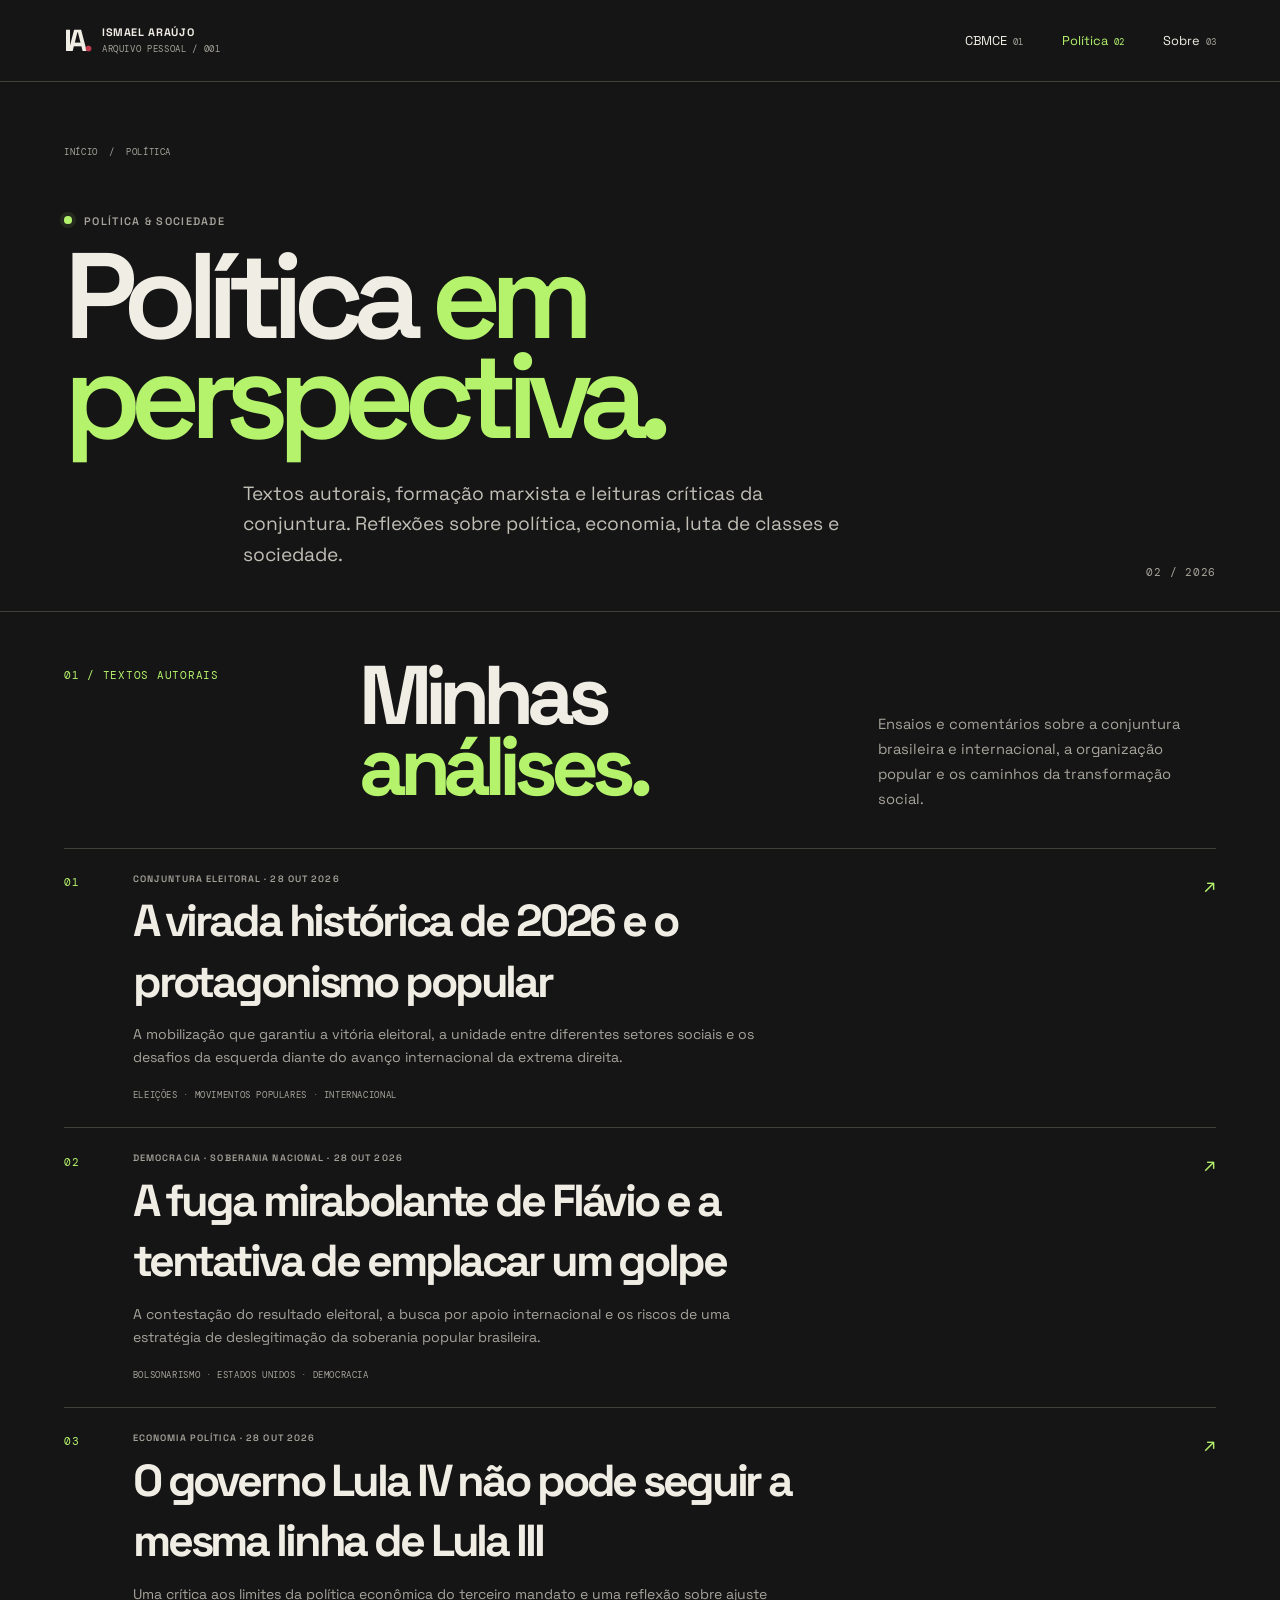
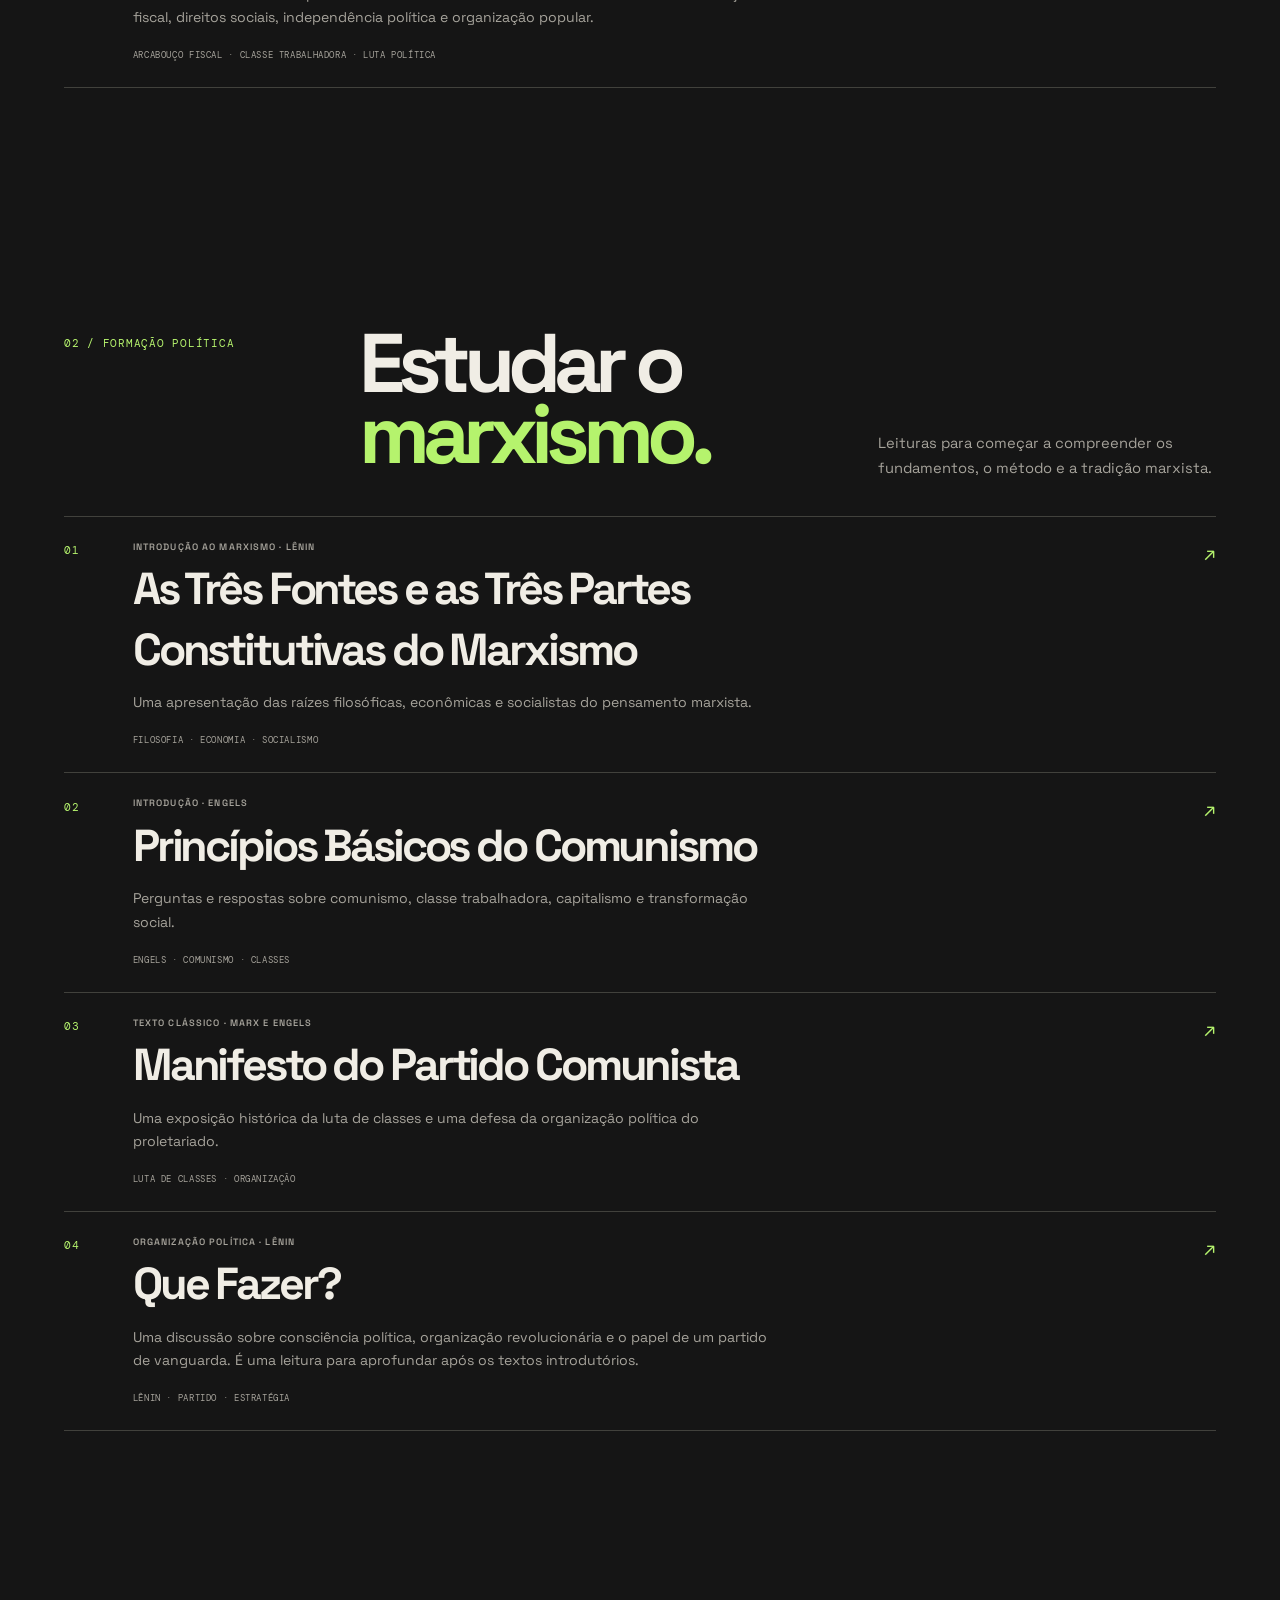
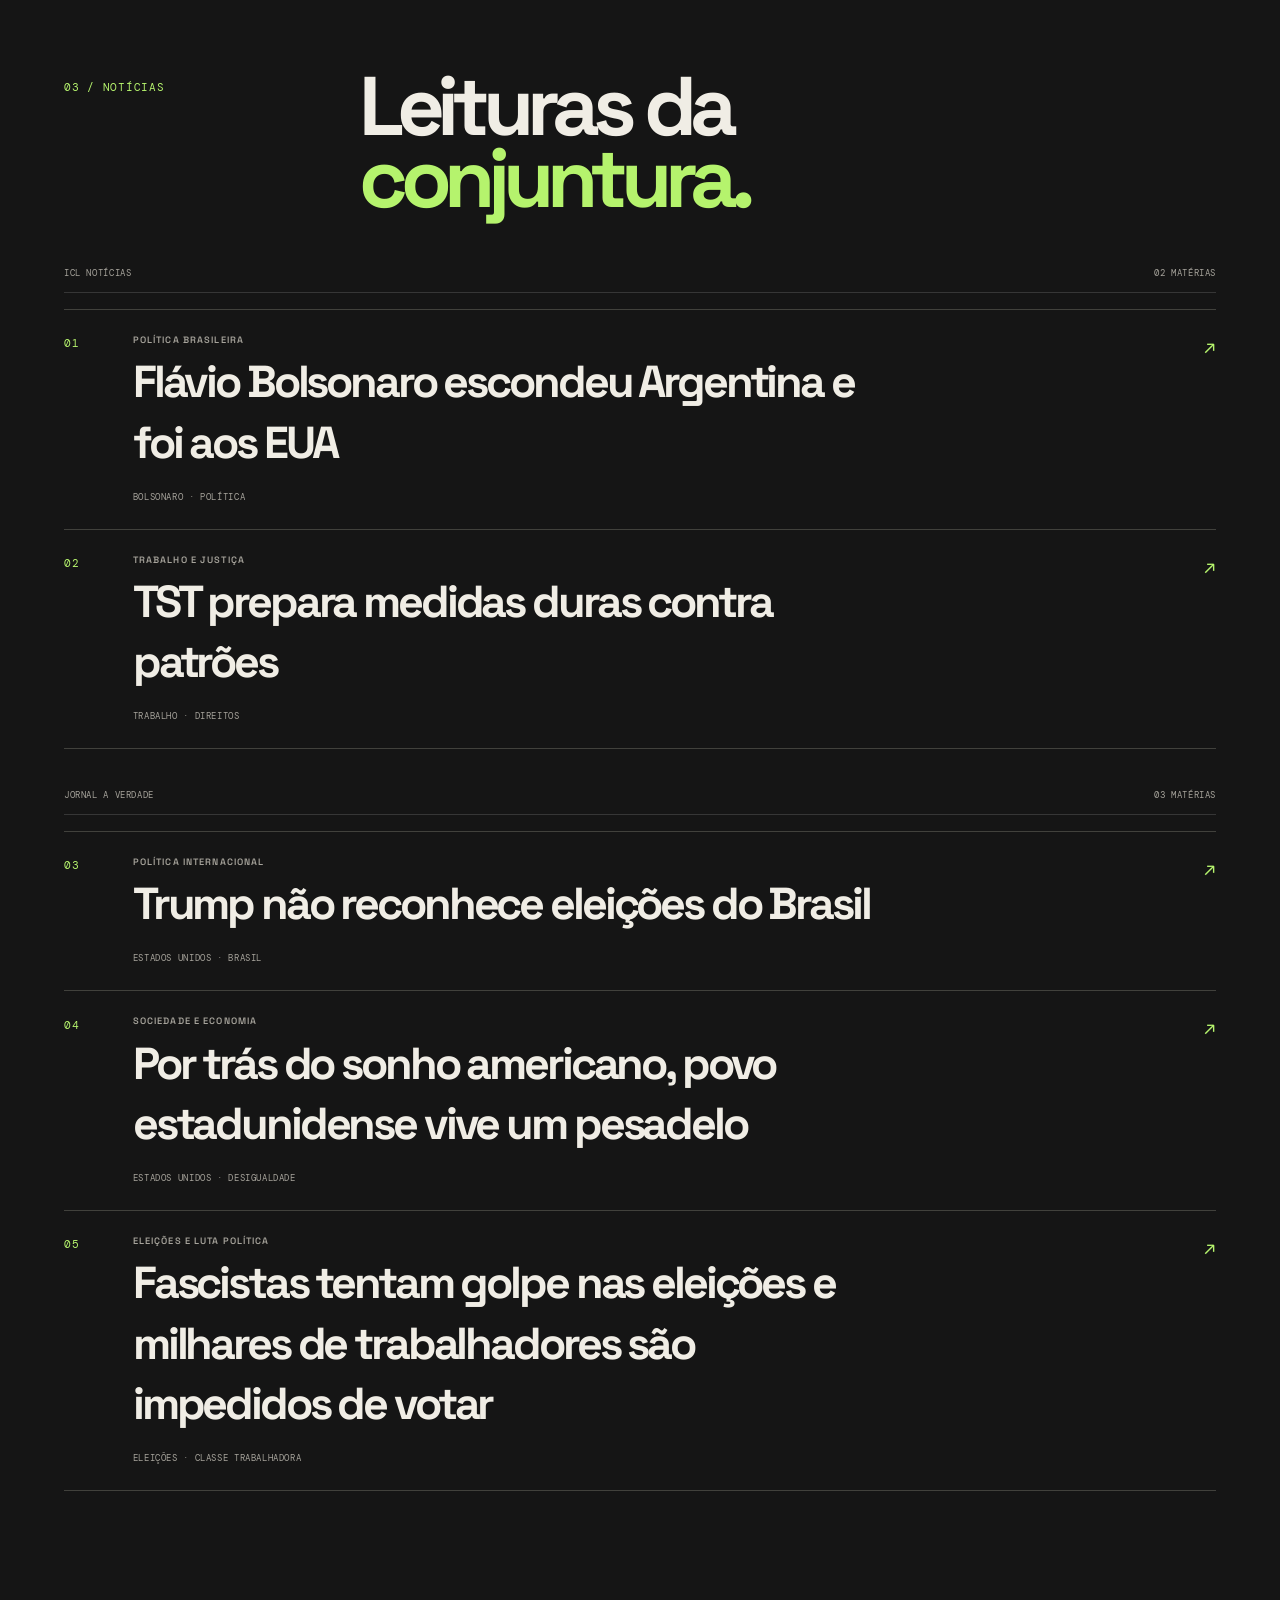
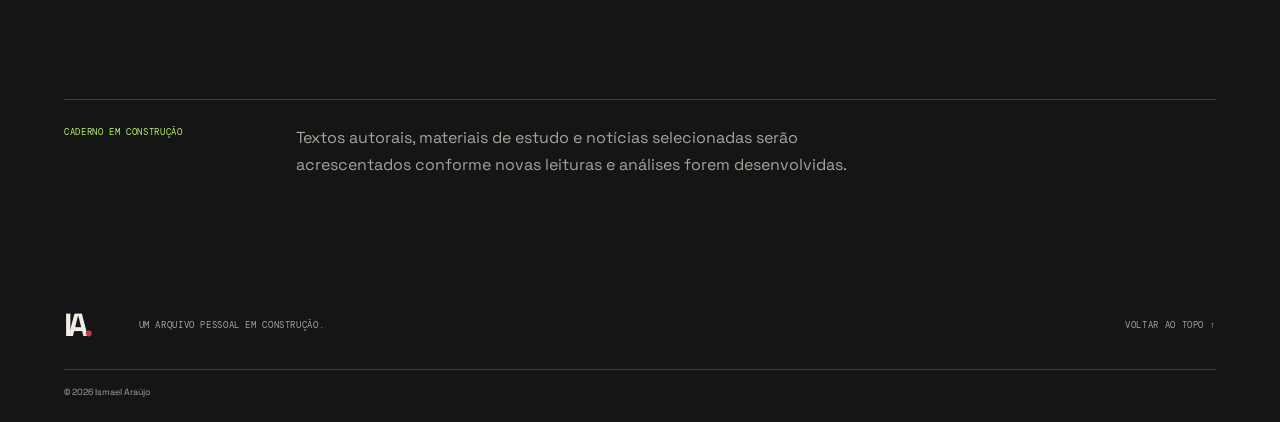
==== commit b44f1a83: "Textos autorais" ====
--- a/pages/politica.html
+++ b/pages/politica.html
@@ -5,7 +5,7 @@
   <link rel="icon" href="../favicon.ico" sizes="any">
   <meta name="viewport" content="width=device-width, initial-scale=1.0">
   <meta name="theme-color" content="#151515">
-  <meta name="description" content="Textos autorais, formação política e notícias selecionadas por Ismael Araújo.">
+  <meta name="description" content="Textos autorais sobre conjuntura política, eleições, luta de classes, economia e sociedade, por Ismael Araújo.">
   <title>Política & Sociedade — Ismael Araújo</title>
 
   <link rel="preconnect" href="https://fonts.googleapis.com">
@@ -152,33 +152,43 @@
       opacity: 1;
     }
 
-    #artigo-eleitoral {
+    .article-reading {
       max-width: 760px;
-      margin: 0 auto;
-    }
-
-    #artigo-eleitoral h1 {
+      margin-left: auto;
+      margin-right: auto;
+    }
+
+    .article-reading h1 {
       font-size: clamp(2rem, 5vw, 3.5rem);
       line-height: 1.15;
       margin: 1.5rem 0;
-    }
-
-    #artigo-eleitoral h2 {
+      overflow-wrap: anywhere;
+    }
+
+    .article-reading h2 {
       margin-top: 2.5rem;
       margin-bottom: 1rem;
-    }
-
-    #artigo-eleitoral p {
+      font-size: clamp(1.35rem, 3vw, 1.8rem);
+      line-height: 1.3;
+    }
+
+    .article-reading h3 {
+      margin-top: 2rem;
+      margin-bottom: 0.8rem;
+      font-size: 1.15rem;
+    }
+
+    .article-reading p {
       line-height: 1.9;
       margin-bottom: 1.25rem;
     }
 
-    #artigo-eleitoral .article-intro {
+    .article-reading .article-intro {
       font-size: 1.15rem;
       opacity: 0.8;
     }
 
-    #artigo-eleitoral blockquote {
+    .article-reading blockquote {
       margin: 2rem 0;
       padding: 1rem 1.5rem;
       border-left: 2px solid currentColor;
@@ -186,9 +196,26 @@
       line-height: 1.8;
     }
 
-    #artigo-eleitoral[hidden],
+    .article-reading .article-signature {
+      margin-top: 2rem;
+      padding-top: 1.5rem;
+      border-top: 1px solid rgba(128, 128, 128, 0.3);
+    }
+
+    .article-reading[hidden],
     #lista-textos[hidden] {
       display: none !important;
+    }
+
+    .article-row {
+      text-decoration: none;
+      color: inherit;
+    }
+
+    .article-row:focus-visible,
+    .article-back:focus-visible {
+      outline: 2px solid currentColor;
+      outline-offset: 5px;
     }
 
     @media (max-width: 600px) {
@@ -204,13 +231,17 @@
         overflow-wrap: anywhere;
       }
 
-      #artigo-eleitoral h1 {
+      .article-reading h1 {
         font-size: 2rem;
       }
 
-      #artigo-eleitoral blockquote {
+      .article-reading blockquote {
         margin: 1.5rem 0;
         padding: 0.75rem 1rem;
+      }
+
+      .politics-reading .reading-label {
+        font-size: 0.7rem;
       }
     }
   </style>
@@ -261,7 +292,8 @@
       <h1>Política <em>em perspectiva.</em></h1>
 
       <p class="inner-intro">
-        Textos autorais, formação marxista e notícias selecionadas.
+        Textos autorais, formação marxista e leituras críticas da conjuntura.
+        Reflexões sobre política, economia, luta de classes e sociedade.
       </p>
 
       <span class="inner-page-number mono">02 / 2026</span>
@@ -279,41 +311,84 @@
           <div class="inner-section-heading">
             <p class="mono section-kicker">01 / TEXTOS AUTORAIS</p>
             <h2>Minhas <span>análises.</span></h2>
+            <p class="section-note">
+              Ensaios e comentários sobre a conjuntura brasileira e internacional,
+              a organização popular e os caminhos da transformação social.
+            </p>
           </div>
 
           <div class="article-list">
 
-            <a
-              class="article-row"
-              href="#analise-eleitoral"
-              onclick="abrirArtigo(event)"
-            >
+            <a class="article-row" href="#analise-eleitoral"
+               onclick="abrirArtigo(event, 'artigo-eleitoral')">
               <span class="article-number mono">01</span>
 
               <div class="article-main">
-                <p class="eyebrow">CONJUNTURA ELEITORAL · EM PREPARAÇÃO</p>
-                <h3>O segundo turno e as disputas para além das urnas</h3>
+                <p class="eyebrow">CONJUNTURA ELEITORAL · 28 OUT 2026</p>
+                <h3>A virada histórica de 2026 e o protagonismo popular</h3>
                 <p>
-                  Uma análise dos resultados, das forças políticas em disputa
-                  e dos interesses sociais envolvidos.
+                  A mobilização que garantiu a vitória eleitoral, a unidade
+                  entre diferentes setores sociais e os desafios da esquerda
+                  diante do avanço internacional da extrema direita.
                 </p>
+                <span class="article-tags mono">
+                  ELEIÇÕES · MOVIMENTOS POPULARES · INTERNACIONAL
+                </span>
               </div>
 
               <span class="article-arrow" aria-hidden="true">↗</span>
             </a>
 
+            <a class="article-row" href="#analise-flavio"
+               onclick="abrirArtigo(event, 'artigo-flavio')">
+              <span class="article-number mono">02</span>
+
+              <div class="article-main">
+                <p class="eyebrow">DEMOCRACIA · SOBERANIA NACIONAL · 28 OUT 2026</p>
+                <h3>A fuga mirabolante de Flávio e a tentativa de emplacar um golpe</h3>
+                <p>
+                  A contestação do resultado eleitoral, a busca por apoio
+                  internacional e os riscos de uma estratégia de deslegitimação
+                  da soberania popular brasileira.
+                </p>
+                <span class="article-tags mono">
+                  BOLSONARISMO · ESTADOS UNIDOS · DEMOCRACIA
+                </span>
+              </div>
+
+              <span class="article-arrow" aria-hidden="true">↗</span>
+            </a>
+
+            <a class="article-row" href="#analise-lula"
+               onclick="abrirArtigo(event, 'artigo-lula')">
+              <span class="article-number mono">03</span>
+
+              <div class="article-main">
+                <p class="eyebrow">ECONOMIA POLÍTICA · 28 OUT 2026</p>
+                <h3>O governo Lula IV não pode seguir a mesma linha de Lula III</h3>
+                <p>
+                  Uma crítica aos limites da política econômica do terceiro
+                  mandato e uma reflexão sobre ajuste fiscal, direitos sociais,
+                  independência política e organização popular.
+                </p>
+                <span class="article-tags mono">
+                  ARCABOUÇO FISCAL · CLASSE TRABALHADORA · LUTA POLÍTICA
+                </span>
+              </div>
+
+              <span class="article-arrow" aria-hidden="true">↗</span>
+            </a>
+
           </div>
         </div>
 
-        <!-- LEITURA INTERNA DO ARTIGO -->
-
-        <article
-          class="article-reading politics-reading"
-          id="artigo-eleitoral"
-          hidden
-        >
-
-          <button class="article-back mono" type="button" onclick="voltarArtigos()">
+        <!-- ARTIGO 01 -->
+
+        <article class="article-reading politics-reading"
+                 id="artigo-eleitoral" hidden>
+
+          <button class="article-back mono" type="button"
+                  onclick="voltarArtigos()">
             ← VOLTAR AOS TEXTOS
           </button>
 
@@ -322,61 +397,896 @@
             <span>28 OUT 2026</span>
           </div>
 
-          <h1>O segundo turno e as disputas para além das urnas</h1>
+          <h1>A virada histórica de 2026 e o protagonismo popular</h1>
 
           <p class="article-intro">
-            Uma análise dos resultados, das forças políticas em disputa
-            e dos interesses sociais envolvidos.
+            A vitória eleitoral não pertence a um partido isolado.
+            A mobilização popular que a tornou possível abre uma disputa
+            que precisa continuar para além das urnas.
           </p>
 
           <hr>
 
           <p>
-            Lorem ipsum dolor sit amet, consectetur adipiscing elit.
-            Praesent commodo cursus magna, vel scelerisque nisl consectetur
-            et. Aenean lacinia bibendum nulla sed consectetur.
-          </p>
-
-          <h2>O contexto da disputa</h2>
-
-          <p>
-            Lorem ipsum dolor sit amet, consectetur adipiscing elit.
-            Donec ullamcorper nulla non metus auctor fringilla. Vestibulum
-            id ligula porta felis euismod semper. Maecenas faucibus mollis
-            interdum. Integer posuere erat a ante venenatis dapibus posuere velit aliquet.
-          </p>
-
-          <p>
-            Cras mattis consectetur purus sit amet fermentum. Sed posuere
-            consectetur est at lobortis. Nullam id dolor id nibh ultricies
-            vehicula ut id elit.
-          </p>
-
-          <h2>Interesses e forças políticas</h2>
-
-          <p>
-            Lorem ipsum dolor sit amet, consectetur adipiscing elit.
-            Curabitur blandit tempus porttitor. Vivamus sagittis lacus vel
-            augue laoreet rutrum faucibus dolor auctor.
+            Vivemos, nesse último período eleitoral de 2026, um momento que
+            ficará marcado na história brasileira. Nunca um candidato havia
+            conseguido virar a disputa no segundo turno nas condições que
+            testemunhamos. Mas não é simplesmente esse recorde que vai colocar
+            essa virada na história, e sim as suas razões, as forças sociais
+            que a tornaram possível e o significado dessa vitória para o
+            campo democrático brasileiro.
+          </p>
+
+          <p>
+            No fim do primeiro turno, a esquerda brasileira como um todo levou
+            um grande baque. A extrema direita saiu fortalecida das urnas,
+            ampliou sua presença parlamentar e consolidou uma bancada capaz
+            de exercer enorme pressão sobre o próximo governo. E não foi
+            qualquer força política que avançou: foi o PL, partido que abriga
+            a família Bolsonaro e parlamentares identificados com uma agenda
+            de extrema direita, com posições contrárias a direitos de minorias,
+            dos trabalhadores e a políticas públicas fundamentais.
+          </p>
+
+          <p>
+            Há parlamentares que defendem o fim das cotas, atacam as
+            universidades públicas, questionam direitos trabalhistas e se
+            posicionam contra políticas de proteção social. Precisamos olhar
+            para esse avanço não apenas pelos números das cadeiras conquistadas,
+            mas pelo projeto de sociedade que essa representação pretende
+            implementar.
+          </p>
+
+          <p>
+            Militantes históricos do PT não conseguiram se eleger, enquanto
+            o PSOL enfrentou dificuldades para alcançar a cláusula de barreira.
+            A situação tendia a se agravar com Flávio Bolsonaro, candidato
+            do mesmo campo político do pai, que chegou a aparecer à frente
+            de Lula nas pesquisas e consolidou uma votação expressiva no
+            primeiro turno.
+          </p>
+
+          <p>
+            Se eleito, Flávio teria condições de governar com uma base
+            parlamentar de extrema direita muito fortalecida, além da
+            possibilidade de realizar indicações ao Supremo Tribunal Federal
+            ao longo do mandato e de contar com um Senado disposto a avançar
+            sobre o equilíbrio entre os Poderes. A combinação de uma
+            Presidência alinhada à extrema direita com uma maioria parlamentar
+            favorável a esse projeto poderia abrir um período de enorme
+            pressão sobre os direitos democráticos e as conquistas sociais.
+          </p>
+
+          <h2>Uma vitória construída nas ruas</h2>
+
+          <p>
+            Diante desse cenário, os estudantes se levantaram e puxaram
+            manifestações em diferentes partes do país. A mobilização nas
+            ruas e nas redes começou a produzir uma nova dinâmica política.
+            A campanha oficial do PT não foi a única responsável por essa
+            movimentação e, em diversos momentos, precisou acompanhar uma
+            energia que vinha de baixo.
+          </p>
+
+          <p>
+            A juventude, os movimentos populares, os sindicatos, a esquerda
+            radical, os militantes independentes e diversos setores da
+            sociedade compreenderam que a eleição não era apenas uma disputa
+            entre dois nomes, mas uma batalha sobre o futuro do país.
+          </p>
+
+          <p>
+            Foi uma frente muito mais ampla do que a estrutura partidária
+            de qualquer organização. A esquerda radical também teve seu
+            papel, colocando sua militância, seus instrumentos de comunicação,
+            sua capacidade de mobilização e sua leitura política a serviço
+            da derrota eleitoral da extrema direita. Ao mesmo tempo, setores
+            progressistas de centro, movimentos estudantis, organizações de
+            trabalhadores, artistas, intelectuais, defensores dos direitos
+            humanos, movimentos negros, feministas, indígenas e LGBTQIA+,
+            além de pessoas sem militância partidária, se uniram em torno
+            de uma tarefa comum: impedir a vitória da extrema direita.
+          </p>
+
+          <p>
+            Isso não significa que todas essas forças pensem da mesma maneira,
+            nem que concordem com o programa econômico do PT. Muito pelo
+            contrário. Significa que compreenderam a gravidade daquele
+            momento e a necessidade de estabelecer uma unidade política
+            em torno da defesa da democracia. A unidade eleitoral não apagou
+            nossas diferenças, mas demonstrou que era possível construir
+            uma ação comum diante de um perigo que ultrapassava os limites
+            da disputa partidária.
+          </p>
+
+          <p>
+            O povo não aceitou passivamente a possibilidade de um novo
+            governo da família Bolsonaro. Conhecemos o terror de um governo
+            que frequentemente reivindicou a ditadura militar e homenageou
+            torturadores. Conhecemos a história das prisões políticas, da
+            censura, dos desaparecidos cujos corpos nunca foram encontrados,
+            daqueles que morreram como indigentes e daqueles que foram
+            submetidos às formas mais brutais de tortura.
+          </p>
+
+          <p>
+            A memória da ditadura não pode ser utilizada apenas em discursos
+            comemorativos. Ela precisa servir de alerta concreto diante de
+            qualquer projeto político que normalize a violência de Estado,
+            a perseguição de adversários, a deslegitimação das eleições e
+            a concentração de poder.
+          </p>
+
+          <p>
+            Essa vitória foi uma conquista de todo o povo que se mobilizou,
+            não de um partido isolado e muito menos de uma coordenação de
+            campanha. Não se pode negar o trabalho de figuras como André
+            Janones, que ajudou a organizar a mobilização digital, apostou
+            em novas formas de comunicação e contribuiu para ampliar o
+            alcance da campanha nas redes. Mas seria um erro reduzir o
+            resultado a uma estratégia de comunicação ou à atuação de
+            algumas lideranças.
+          </p>
+
+          <p>
+            Foi o povo que se levantou em peso para mobilizar, virar votos,
+            conversar com familiares e vizinhos, organizar caronas, produzir
+            materiais, combater notícias falsas e chegar a lugares onde
+            a campanha institucional não conseguia chegar com a mesma força.
+            Foi o trabalho cotidiano de milhares de pessoas que transformou
+            a disputa eleitoral e ajudou a construir a virada no segundo turno.
+          </p>
+
+          <p>
+            A mobilização nas ruas recupera a tradição das Diretas Já, do
+            movimento pelo impeachment de Collor, das jornadas de junho
+            de 2013, do tsunami da educação e das mobilizações contra o
+            governo Bolsonaro, incluindo o movimento Ele Não. Esses episódios
+            tiveram contextos e objetivos diferentes, mas fazem parte de
+            uma história em que o povo brasileiro ocupou as ruas e disputou
+            os rumos do país.
           </p>
 
           <blockquote>
-            Lorem ipsum dolor sit amet, consectetur adipiscing elit.
-            A reflexão política exige atenção ao contexto histórico e às
-            condições concretas em que os acontecimentos se desenvolvem.
+            A unidade que derrotou eleitoralmente a extrema direita não
+            pode se limitar ao período de campanha. Ela precisa continuar
+            existindo para defender a democracia, cobrar as promessas feitas
+            e disputar os rumos do governo.
           </blockquote>
 
-          <p>
-            Lorem ipsum dolor sit amet, consectetur adipiscing elit.
-            Etiam porta sem malesuada magna mollis euismod. Donec sed odio
-            dui. Nulla vitae elit libero, a pharetra augue.
+          <h2>A conjuntura internacional</h2>
+
+          <p>
+            Diante dessa realidade, o mundo todo se volta ao Brasil. A vitória
+            de Lula acontece em um cenário internacional marcado pelo avanço
+            de forças nacionalistas de direita, pelo crescimento da extrema
+            direita em diferentes países, pela crise de legitimidade de
+            governos tradicionais e por uma disputa cada vez mais intensa
+            sobre os rumos da economia mundial.
+          </p>
+
+          <p>
+            A eleição brasileira tem importância para além de nossas
+            fronteiras porque o Brasil é a maior economia da América Latina,
+            possui enorme relevância ambiental e ocupa uma posição estratégica
+            nas relações entre o Sul Global e as grandes potências. A
+            permanência de Lula na Presidência significa a continuidade de
+            uma política externa que reivindica autonomia diplomática,
+            participação nos BRICS, fortalecimento das relações Sul-Sul e
+            maior espaço para os países em desenvolvimento nas instituições
+            internacionais.
+          </p>
+
+          <p>
+            Isso não quer dizer que o Brasil, sozinho, tenha derrotado o
+            avanço internacional da extrema direita. Seria uma conclusão
+            precipitada. Mas a vitória demonstra que esse avanço não é
+            inevitável e que ainda existem condições para construir frentes
+            políticas e sociais capazes de enfrentá-lo eleitoralmente.
+          </p>
+
+          <p>
+            Na Argentina, Javier Milei representa uma experiência de governo
+            que combina liberalização econômica, redução do papel do Estado
+            e enfrentamento a setores organizados da sociedade. Na França,
+            a extrema direita segue ocupando um espaço central na disputa
+            política, enquanto forças progressistas e organizações sociais
+            tentam construir alternativas. Nos Estados Unidos, Donald Trump
+            enfrenta uma conjuntura de desgaste político às vésperas das
+            eleições legislativas de novembro de 2026.
+          </p>
+
+          <p>
+            Essas realidades possuem particularidades que não podem ser
+            ignoradas. A política francesa não é a política argentina, e
+            nenhuma delas reproduz exatamente as condições históricas
+            brasileiras. Ainda assim, todas fazem parte de uma disputa
+            internacional sobre o papel do Estado, os direitos sociais,
+            a soberania nacional, a distribuição da riqueza e a relação
+            entre os interesses populares e os grandes grupos econômicos.
+          </p>
+
+          <p>
+            Também não podemos esquecer a catástrofe humanitária em Gaza,
+            a guerra na Ucrânia, as tensões envolvendo Estados Unidos e
+            China e a militarização crescente das relações internacionais.
+            Em diferentes partes do mundo, a disputa entre grandes potências
+            se combina com crises econômicas, deslocamentos populacionais
+            e conflitos que atingem principalmente os trabalhadores e as
+            populações mais vulneráveis.
+          </p>
+
+          <p>
+            Nesse cenário, a política externa brasileira terá desafios
+            enormes. Defender a soberania nacional exige manter autonomia
+            diante de Washington, Pequim, Moscou e das demais potências,
+            sem transformar relações diplomáticas em alinhamentos automáticos.
+            Significa também defender o direito dos povos à autodeterminação,
+            o respeito ao direito internacional e a construção de mecanismos
+            multilaterais capazes de reduzir a dependência econômica e
+            tecnológica dos países periféricos.
+          </p>
+
+          <p>
+            Para a esquerda brasileira, existe uma lição importante:
+            não podemos importar mecanicamente as estratégias políticas
+            de outros países. Precisamos compreender a realidade concreta
+            do Brasil, a composição de nossas classes sociais, a força
+            do agronegócio, o peso do sistema financeiro, a precarização
+            do trabalho e as características particulares da nossa extrema
+            direita. A solidariedade internacional é indispensável, mas
+            precisa caminhar junto com uma estratégia nacional enraizada
+            nas necessidades do povo trabalhador.
+          </p>
+
+          <h2>O que vem depois da vitória?</h2>
+
+          <p>
+            A vitória de Lula pode servir de referência para forças
+            democráticas e progressistas de outros países, mas esse
+            significado dependerá também daquilo que o governo fará a
+            partir de janeiro de 2027. Uma vitória eleitoral não resolve
+            automaticamente os problemas econômicos e sociais que alimentam
+            a insatisfação popular. Se o governo não conseguir melhorar
+            as condições de vida da população, a extrema direita continuará
+            encontrando terreno para crescer.
+          </p>
+
+          <p>
+            No Brasil, ainda temos grandes desafios pela frente. O primeiro
+            é garantir que o resultado das urnas seja respeitado e impedir
+            qualquer tentativa de deslegitimar a vitória do presidente eleito.
+            O segundo é reconstruir a capacidade de mobilização dos movimentos
+            populares para além das eleições. O terceiro é enfrentar os
+            limites do próprio programa econômico do governo petista.
+          </p>
+
+          <p>
+            A vitória eleitoral abriu uma oportunidade histórica. Mas
+            oportunidade não é garantia de transformação. O futuro dependerá
+            da capacidade de manter o povo organizado e de fazer com que
+            a força demonstrada nas ruas se traduza em conquistas concretas
+            para a maioria da população.
+          </p>
+
+          <p class="article-signature mono">FIM DO TEXTO · 01 / 03</p>
+
+          <button class="article-back mono" type="button"
+                  onclick="voltarArtigos()">
+            ← VOLTAR AOS TEXTOS
+          </button>
+
+        </article>
+
+        <!-- ARTIGO 02 -->
+
+        <article class="article-reading politics-reading"
+                 id="artigo-flavio" hidden>
+
+          <button class="article-back mono" type="button"
+                  onclick="voltarArtigos()">
+            ← VOLTAR AOS TEXTOS
+          </button>
+
+          <div class="reading-label mono">
+            <span>DEMOCRACIA / SOBERANIA NACIONAL</span>
+            <span>28 OUT 2026</span>
+          </div>
+
+          <h1>A fuga mirabolante de Flávio e a tentativa de emplacar um golpe</h1>
+
+          <p class="article-intro">
+            A contestação do resultado eleitoral, a busca por apoio externo
+            e os riscos de uma estratégia de deslegitimação da soberania
+            popular brasileira.
           </p>
 
           <hr>
 
-          <p class="mono muted-note">FIM DO TEXTO</p>
-
-          <button class="article-back mono" type="button" onclick="voltarArtigos()">
+          <p>
+            Flávio Bolsonaro, que ocupa cargos públicos há mais de duas
+            décadas e carrega um histórico de controvérsias políticas e
+            investigações, tornou-se o principal nome de uma extrema direita
+            que não parece disposta a aceitar com tranquilidade a derrota
+            eleitoral.
+          </p>
+
+          <p>
+            Sua trajetória política está associada a controvérsias sobre
+            o antigo esquema de rachadinhas em seu gabinete na Assembleia
+            Legislativa do Rio de Janeiro, além de questionamentos sobre
+            relações políticas e financeiras com figuras controversas
+            do estado. Existem também acusações e investigações relacionadas
+            a diferentes personagens do universo político bolsonarista.
+            É necessário distinguir cada caso, seus respectivos estágios
+            judiciais e aquilo que foi efetivamente comprovado, mas não
+            podemos ignorar o peso político dessas controvérsias.
+          </p>
+
+          <p>
+            Neste dia 28 de outubro, segundo as notícias divulgadas, Flávio
+            deixou o Brasil em direção à Argentina e, posteriormente, seguiu
+            para os Estados Unidos em um voo particular, após a decisão
+            relacionada à apreensão de seu passaporte. Já em território
+            norte-americano, divulgou uma carta utilizando o brasão dos
+            chamados “Estados Unidos do Brasil”, contestando a legitimidade
+            do resultado eleitoral e reivindicando para si a condição de
+            verdadeiro presidente eleito.
+          </p>
+
+          <p>
+            Uma iniciativa dessa natureza representaria um salto qualitativo
+            na estratégia de contestação eleitoral do bolsonarismo: deixaria
+            de ser apenas uma tentativa de questionar o resultado das urnas
+            dentro do sistema político brasileiro para buscar respaldo
+            internacional para uma narrativa paralela de legitimidade
+            presidencial.
+          </p>
+
+          <h2>Uma estratégia que ultrapassa as fronteiras</h2>
+
+          <p>
+            A comparação com a estratégia adotada pela oposição venezuelana
+            em 2019, quando Juan Guaidó se autoproclamou presidente interino
+            e recebeu reconhecimento de governos estrangeiros, ajuda a
+            compreender a lógica política de uma eventual iniciativa
+            semelhante. Os contextos jurídicos e institucionais são diferentes,
+            mas a comparação permite discutir a tentativa de construir
+            legitimidade política a partir do reconhecimento externo.
+          </p>
+
+          <p>
+            A estratégia seria construir uma narrativa segundo a qual o
+            presidente eleito não seria legítimo, apresentar um adversário
+            derrotado como representante da verdadeira vontade popular e
+            tentar obter apoio de governos estrangeiros para aumentar a
+            pressão sobre as instituições brasileiras. O objetivo político
+            seria deslocar a disputa para além das fronteiras nacionais e
+            criar constrangimentos diplomáticos e econômicos ao governo eleito.
+          </p>
+
+          <p>
+            A legitimidade de um presidente brasileiro é determinada pelas
+            regras constitucionais, pela votação e pela apuração conduzida
+            pelas autoridades eleitorais brasileiras, e não pela decisão
+            unilateral de um político derrotado ou pelo reconhecimento
+            de um governo estrangeiro.
+          </p>
+
+          <h2>O papel dos Estados Unidos</h2>
+
+          <p>
+            A posição dos Estados Unidos também precisa ser analisada dentro
+            da conjuntura internacional. Donald Trump tem interesses próprios,
+            enfrenta uma disputa política interna e precisa considerar os
+            custos diplomáticos de qualquer intervenção aberta na política
+            brasileira. A relação entre Trump e a família Bolsonaro pode
+            oferecer canais de interlocução, mas não significa que o governo
+            norte-americano necessariamente adotará todas as iniciativas
+            de Flávio.
+          </p>
+
+          <p>
+            Segundo as notícias divulgadas, Trump teria evitado endossar
+            publicamente a reivindicação de Flávio. Esse comportamento
+            demonstraria que a afinidade ideológica entre lideranças não
+            elimina os cálculos de interesse nacional e as limitações
+            políticas impostas pela conjuntura interna de cada país.
+          </p>
+
+          <p>
+            Os Estados Unidos têm relações econômicas, diplomáticas e
+            estratégicas muito amplas com o Brasil. Uma intervenção explícita
+            para contestar o resultado eleitoral brasileiro poderia provocar
+            tensões diplomáticas, afetar interesses empresariais e ampliar
+            a resistência de setores da sociedade brasileira. Isso não
+            significa que não exista risco de pressão externa, mas que
+            qualquer iniciativa desse tipo precisa ser compreendida a
+            partir dos interesses concretos envolvidos.
+          </p>
+
+          <p>
+            O Brasil não pode aceitar que sua soberania seja tratada como
+            moeda de troca na disputa política de uma família. A população
+            brasileira foi às urnas, a Justiça Eleitoral concluiu a apuração
+            e o resultado oficial confirmou a vitória de Lula com 51,79%
+            dos votos válidos, contra 48,21% de Flávio Bolsonaro.
+          </p>
+
+          <h2>Não basta aguardar passivamente</h2>
+
+          <p>
+            Não podemos, entretanto, confundir a defesa da democracia com
+            a ideia de que basta aguardar passivamente a posse. A história
+            brasileira demonstra que tentativas de ruptura institucional
+            podem começar com discursos de deslegitimação, ataques sistemáticos
+            às autoridades eleitorais, mobilização de apoiadores e pressão
+            sobre instituições.
+          </p>
+
+          <p>
+            Por isso, qualquer evidência de uma articulação para impedir
+            a posse precisa ser investigada e enfrentada pelos meios
+            constitucionais. A resposta deve combinar vigilância popular,
+            transparência institucional, atuação das autoridades competentes
+            e mobilização democrática.
+          </p>
+
+          <p>
+            É necessário documentar declarações, verificar informações,
+            combater notícias falsas e exigir que os responsáveis por
+            eventuais crimes respondam perante a Justiça, com direito
+            à defesa e devido processo legal.
+          </p>
+
+          <p>
+            A nossa tarefa não é alimentar o pânico, mas compreender a
+            gravidade dos acontecimentos e agir com responsabilidade.
+            O campo democrático precisa permanecer mobilizado, atento e
+            disposto a ocupar as ruas, dentro dos marcos constitucionais,
+            para garantir que a vontade expressa nas urnas seja respeitada.
+          </p>
+
+          <blockquote>
+            A eleição terminou, mas a defesa da democracia não termina
+            com a apuração. A vitória precisa ser protegida não por uma
+            liderança isolada, mas pela organização consciente do povo brasileiro.
+          </blockquote>
+
+          <p>
+            Nenhum projeto de poder pode se colocar acima da soberania
+            popular, e nenhuma potência estrangeira tem o direito de
+            escolher quem governa o Brasil.
+          </p>
+
+          <p class="article-signature mono">FIM DO TEXTO · 02 / 03</p>
+
+          <button class="article-back mono" type="button"
+                  onclick="voltarArtigos()">
+            ← VOLTAR AOS TEXTOS
+          </button>
+
+        </article>
+
+        <!-- ARTIGO 03 -->
+
+        <article class="article-reading politics-reading"
+                 id="artigo-lula" hidden>
+
+          <button class="article-back mono" type="button"
+                  onclick="voltarArtigos()">
+            ← VOLTAR AOS TEXTOS
+          </button>
+
+          <div class="reading-label mono">
+            <span>ECONOMIA POLÍTICA / GOVERNO FEDERAL</span>
+            <span>28 OUT 2026</span>
+          </div>
+
+          <h1>O governo Lula IV não pode seguir a mesma linha de Lula III</h1>
+
+          <p class="article-intro">
+            A vitória eleitoral não pode ser um cheque em branco.
+            É hora de discutir os limites da política econômica e disputar
+            os rumos do próximo governo.
+          </p>
+
+          <hr>
+
+          <p>
+            O povo garantiu a volta do governo Lula, não necessariamente
+            porque fez uma avaliação positiva de tudo o que aconteceu no
+            último mandato, mas porque a família Bolsonaro representava,
+            para uma parcela decisiva da população, o risco de um retrocesso
+            ainda maior. Pesou também a memória dos avanços sociais dos
+            primeiros governos petistas, quando houve valorização do
+            salário mínimo, expansão do acesso à universidade, ampliação
+            de políticas de transferência de renda e melhora das condições
+            de vida de milhões de brasileiros.
+          </p>
+
+          <p>
+            Mas precisamos ter honestidade política para reconhecer que
+            o terceiro mandato de Lula esteve longe de corresponder a
+            todas as expectativas da classe trabalhadora. Houve avanços
+            importantes, mas também limites econômicos, concessões ao
+            grande capital e a manutenção de uma política fiscal que
+            restringe a capacidade do Estado de ampliar investimentos
+            e universalizar direitos.
+          </p>
+
+          <p>
+            O governo conseguiu tornar menos destrutivo parte do desmonte
+            promovido pela administração anterior, recuperou políticas
+            públicas, retomou programas sociais e adotou medidas relevantes
+            de valorização da renda. A retomada de uma política de valorização
+            real do salário mínimo, a ampliação da faixa de isenção do
+            Imposto de Renda e a reconstrução de estruturas de proteção
+            social são exemplos de medidas que precisam ser reconhecidas.
+            Seria desonesto negar esses avanços.
+          </p>
+
+          <p>
+            Entretanto, reconhecer as conquistas não significa abandonar
+            a crítica. O problema central é que o governo não rompeu com
+            a lógica econômica que subordina a expansão das políticas
+            sociais a uma estrutura fiscal restritiva, enquanto os juros
+            elevados e o peso do serviço da dívida continuam consumindo
+            recursos que poderiam financiar o desenvolvimento nacional.
+          </p>
+
+          <h2>Arcabouço fiscal: o limite das escolhas econômicas</h2>
+
+          <p>
+            O chamado arcabouço fiscal, aprovado em 2023 para substituir
+            o teto de gastos, flexibilizou algumas das restrições impostas
+            anteriormente, mas manteve limites importantes para a expansão
+            real das despesas primárias. Em linhas gerais, o crescimento
+            dessas despesas ficou vinculado ao comportamento da arrecadação
+            e submetido a limites reais, com mecanismos de contenção
+            quando as metas fiscais não são cumpridas.
+          </p>
+
+          <p>
+            Na prática, isso significa que o Estado continua operando
+            sob a pressão permanente de compatibilizar suas despesas
+            com metas de resultado primário, enquanto enfrenta necessidades
+            gigantescas de investimento em saúde, educação, moradia,
+            transporte, ciência e tecnologia. O arcabouço não é idêntico
+            ao teto de gastos, e suas regras permitem crescimento real
+            das despesas, mas mantêm a disciplina fiscal como uma das
+            principais condicionantes da política econômica.
+          </p>
+
+          <p>
+            O governo promete reconstruir direitos e ampliar políticas
+            públicas, mas limita o espaço fiscal para realizar parte
+            dessas promessas. Ao mesmo tempo, o país mantém juros elevados,
+            que encarecem o crédito, dificultam o investimento produtivo
+            e aumentam o custo de financiamento da dívida pública.
+          </p>
+
+          <p>
+            É preciso compreender que o orçamento não é uma questão
+            puramente técnica. Ele expressa escolhas políticas sobre
+            quem paga a conta, quais interesses são protegidos e quais
+            necessidades sociais serão atendidas. Quando o governo
+            estabelece metas fiscais rígidas, precisa decidir quais
+            despesas serão preservadas, quais investimentos serão adiados
+            e de onde virão as receitas necessárias para financiar suas
+            prioridades.
+          </p>
+
+          <p>
+            A crítica, portanto, não é simplesmente contra a existência
+            de regras fiscais. É contra a ideia de que o equilíbrio
+            das contas públicas deve ser buscado prioritariamente pela
+            contenção das despesas sociais, sem enfrentar com a mesma
+            intensidade os privilégios tributários, a distribuição
+            desigual da carga de impostos, os subsídios injustificados
+            e o custo dos juros.
+          </p>
+
+          <p>
+            Por que o debate sobre responsabilidade fiscal tantas vezes
+            começa pela possibilidade de restringir políticas sociais,
+            mas não atribui o mesmo peso à revisão de benefícios tributários,
+            à tributação das rendas mais elevadas, ao combate à evasão
+            fiscal e à discussão sobre o custo da dívida pública?
+          </p>
+
+          <p>
+            O governo tem responsabilidade sobre a trajetória das contas
+            públicas, mas isso não significa que a população de menor
+            renda deva arcar com a maior parte do ajuste. Uma política
+            fiscal socialmente justa precisa distribuir os custos de
+            maneira progressiva, proteger os investimentos fundamentais
+            e criar condições para que o crescimento econômico amplie
+            a própria capacidade de arrecadação do Estado.
+          </p>
+
+          <p>
+            Não podemos atribuir todos esses problemas exclusivamente
+            ao arcabouço fiscal. A política monetária, as condições
+            internacionais, a estrutura tributária, a produtividade
+            e as decisões privadas também influenciam os resultados.
+            Mas é necessário reconhecer que a política fiscal faz parte
+            desse conjunto e que suas escolhas podem favorecer ou limitar
+            determinadas estratégias de desenvolvimento.
+          </p>
+
+          <h2>O ajuste fiscal não pode ser um cheque em branco</h2>
+
+          <p>
+            O artigo publicado no Brasil 247 por Leonardo Attuch, em
+            27 de outubro de 2026, defende que o ajuste fiscal não seja
+            tratado como tabu e propõe recuperar o grau de investimento
+            como um dos grandes objetivos do próximo governo. O texto
+            argumenta que uma trajetória fiscal mais consistente pode
+            contribuir para reduzir os prêmios de risco, favorecer
+            a queda dos juros e ampliar a capacidade de investimento
+            da economia brasileira.
+          </p>
+
+          <p>
+            Essas questões merecem discussão séria. A dívida pública,
+            os juros e a qualidade do gasto são problemas reais, e não
+            basta responder a todos eles com slogans. Entretanto, existe
+            uma diferença fundamental entre construir uma política fiscal
+            sustentável e transformar o ajuste das contas públicas em
+            um programa permanente de contenção de direitos sociais.
+          </p>
+
+          <p>
+            O debate não pode terminar na constatação de que o Estado
+            precisa organizar suas contas; precisa avançar para a pergunta
+            sobre como fazê-lo sem transferir os custos para os trabalhadores.
+            A recuperação do grau de investimento pode ser um objetivo
+            econômico relevante, mas não pode se tornar o critério
+            absoluto para avaliar o sucesso de um governo.
+          </p>
+
+          <p>
+            O país não pode subordinar sua estratégia nacional exclusivamente
+            à avaliação das agências de classificação de risco ou à reação
+            imediata do mercado financeiro. O Brasil precisa de credibilidade
+            econômica, mas também precisa de credibilidade perante a
+            população. Não adianta apresentar indicadores macroeconômicos
+            positivos enquanto milhões de pessoas enfrentam dificuldades
+            para pagar aluguel, comprar alimentos, acessar serviços
+            públicos de qualidade ou encontrar empregos com remuneração digna.
+          </p>
+
+          <p>
+            A experiência dos primeiros governos Lula demonstra que
+            a estabilidade macroeconômica pode coexistir com expansão
+            do mercado interno, valorização do salário mínimo e investimento
+            público. Mas aquela experiência ocorreu em uma conjuntura
+            internacional diferente, marcada por uma expansão importante
+            da economia chinesa e por um ciclo favorável das commodities.
+            Não podemos simplesmente reproduzir as condições de duas
+            décadas atrás.
+          </p>
+
+          <p>
+            O desafio agora é construir um projeto de desenvolvimento
+            adequado à realidade contemporânea, com investimento em
+            infraestrutura, reindustrialização, ciência e tecnologia,
+            transição energética, fortalecimento do SUS, expansão da
+            educação pública e geração de empregos de qualidade.
+          </p>
+
+          <p>
+            A saída não está em escolher entre austeridade permanente
+            e irresponsabilidade fiscal. Está em construir uma estratégia
+            de desenvolvimento que distribua melhor a carga tributária,
+            melhore a qualidade do gasto, enfrente privilégios, preserve
+            investimentos essenciais e estabeleça uma trajetória sustentável
+            para as contas públicas.
+          </p>
+
+          <p>
+            O artigo do Brasil 247 pode ser consultado em:
+            <a href="https://www.brasil247.com/blog/ajuste-fiscal-nao-deve-ser-tabu-e-grau-de-investimento-deve-ser-um-dos-grandes-objetivos-do-governo-lula-4"
+               target="_blank" rel="noopener noreferrer">
+              Ajuste fiscal não deve ser tabu e grau de investimento deve
+              ser um dos grandes objetivos do governo Lula 4
+            </a>.
+          </p>
+
+          <h2>Rafael Fonteles e os sinais sobre a futura equipe econômica</h2>
+
+          <p>
+            Além do debate fiscal, os rumores sobre uma possível indicação
+            de Rafael Fonteles para o Ministério da Fazenda merecem atenção.
+            Até o momento, trato essa possibilidade como um boato, não
+            como uma decisão oficial. A discussão aqui é sobre o perfil
+            político e econômico associado a essa hipótese e o que ela
+            poderia representar para o próximo governo.
+          </p>
+
+          <p>
+            Fonteles tem trajetória vinculada ao PT, foi secretário da
+            Fazenda do Piauí e depois governador do estado. Sua experiência
+            na administração fazendária e sua participação na gestão
+            estadual colocam-no em posição relevante nos debates sobre
+            política econômica dentro do campo governista. Seu perfil
+            também está associado à discussão sobre equilíbrio fiscal,
+            gestão pública e atração de investimentos.
+          </p>
+
+          <p>
+            Esses elementos, contudo, não bastam para concluir
+            antecipadamente qual seria sua política caso assumisse a
+            Fazenda. É preciso examinar suas posições públicas, as medidas
+            que efetivamente implementou, os resultados fiscais do Piauí
+            e suas propostas para a economia nacional. Uma eventual passagem
+            do governo estadual para a equipe econômica federal também
+            envolveria desafios de escala, composição de receitas, dívida,
+            política monetária e articulação com o Congresso muito
+            diferentes daqueles enfrentados por um estado.
+          </p>
+
+          <p>
+            O alerta político é outro: se a escolha da equipe econômica
+            for orientada principalmente pela tentativa de conquistar
+            a confiança do mercado financeiro, existe o risco de que
+            o novo governo repita a estratégia de buscar credibilidade
+            por meio de compromissos fiscais que restrinjam suas próprias
+            promessas sociais.
+          </p>
+
+          <p>
+            Não é a biografia de uma pessoa, isoladamente, que determina
+            a política econômica de um governo. São as diretrizes adotadas,
+            a equipe formada, as medidas apresentadas e a correlação
+            de forças que define quais interesses serão priorizados.
+            Por isso, precisamos acompanhar qualquer nomeação com atenção
+            e cobrar compromissos claros sobre investimento público,
+            emprego, renda, tributação progressiva e proteção social.
+          </p>
+
+          <p>
+            O mesmo vale para a discussão sobre a proibição das BETs.
+            O tema envolve endividamento das famílias, publicidade,
+            proteção de pessoas vulneráveis, lavagem de dinheiro e
+            interesses econômicos de um setor que cresceu rapidamente.
+            Uma política pública responsável precisa enfrentar esses
+            problemas com instrumentos efetivos de regulação, fiscalização
+            e proteção social. Não basta transformar o assunto em disputa
+            de bastidores: é necessário discutir as medidas concretas
+            e seus efeitos.
+          </p>
+
+          <h2>A força das ruas precisa continuar existindo</h2>
+
+          <p>
+            O levante popular que garantiu a vitória de Lula não terá
+            necessariamente a mesma disposição para apoiar uma agenda
+            econômica semelhante àquela que ajudou a rejeitar nas urnas.
+            A unidade eleitoral não significa adesão irrestrita ao
+            programa do governo, muito menos autorização para que as
+            mesmas pessoas que defenderam a democracia sejam convocadas
+            a pagar a conta de um novo ajuste.
+          </p>
+
+          <p>
+            Um governo que inicia seu mandato com expectativas elevadas
+            e, posteriormente, acumula frustrações sociais pode perder
+            apoio, ampliar conflitos com sua própria base e enfrentar
+            dificuldades para aprovar suas propostas no Congresso.
+            A oposição de extrema direita pode explorar esse desgaste
+            para recuperar espaço político.
+          </p>
+
+          <p>
+            Isso não significa que um processo de impeachment seja
+            consequência automática de uma eventual queda de popularidade.
+            O impeachment exige fundamentos jurídico-constitucionais
+            e depende de procedimentos e decisões institucionais
+            específicos. Mas o enfraquecimento da base social de um
+            governo pode ampliar sua vulnerabilidade política.
+          </p>
+
+          <p>
+            Precisamos disputar o governo desde o início, nas ruas,
+            nos locais de trabalho, nas universidades, nos sindicatos,
+            nos movimentos populares e nos espaços de organização da
+            juventude. É necessário cobrar as promessas de campanha,
+            apresentar propostas concretas e construir mobilizações
+            capazes de influenciar as decisões econômicas.
+          </p>
+
+          <p>
+            A luta por melhores salários, redução da jornada de trabalho,
+            fortalecimento dos serviços públicos, moradia digna, tributação
+            progressiva e geração de empregos de qualidade não pode
+            ficar subordinada às necessidades eleitorais do PT. São
+            pautas que precisam ser defendidas independentemente de
+            quem esteja ocupando a Presidência da República.
+          </p>
+
+          <p>
+            O governo precisa compreender que sua força não virá apenas
+            de acordos parlamentares ou da confiança de setores do mercado
+            financeiro. Ela também depende da capacidade de mobilizar
+            a sociedade, defender seus interesses e demonstrar que a
+            vitória eleitoral produziu mudanças reais.
+          </p>
+
+          <p>
+            Se Lula quiser aprovar suas propostas, enfrentar a extrema
+            direita e garantir condições políticas para governar,
+            precisará construir uma relação diferente com os movimentos
+            populares. Não basta procurar a população durante a campanha
+            e depois esperar que ela acompanhe passivamente as decisões
+            tomadas em Brasília.
+          </p>
+
+          <blockquote>
+            O povo não pode ser tratado apenas como eleitor. Precisa ser
+            reconhecido como sujeito político, capaz de participar das
+            decisões e de pressionar o governo a cumprir seus compromissos.
+          </blockquote>
+
+          <p>
+            A esquerda radical, os sindicatos, os movimentos estudantis
+            e as organizações populares têm uma responsabilidade particular
+            nesse processo. Não devem abandonar a defesa da democracia,
+            mas também não podem confundir a defesa da democracia com
+            a obrigação de silenciar diante dos limites econômicos do governo.
+          </p>
+
+          <p>
+            Foi justamente a pluralidade de forças sociais que tornou
+            possível a vitória. Essa pluralidade precisa continuar existindo,
+            inclusive para que as críticas ao governo sejam feitas de
+            maneira organizada, independente e consequente.
+          </p>
+
+          <p>
+            O quarto mandato de Lula começa sob condições muito diferentes
+            das que marcaram seus primeiros governos. A extrema direita
+            permanece forte no Congresso, a conjuntura internacional
+            é instável, a economia brasileira enfrenta restrições importantes
+            e as expectativas populares são elevadas. Não existe garantia
+            de que a vitória eleitoral se transforme automaticamente
+            em avanços sociais.
+          </p>
+
+          <p>
+            A tarefa é transformar a força demonstrada nas ruas em
+            organização permanente, ampliar a participação popular e
+            disputar os rumos da política econômica. Precisamos de um
+            governo capaz de enfrentar privilégios, ampliar direitos,
+            investir no desenvolvimento nacional e colocar a melhoria
+            das condições de vida da classe trabalhadora no centro de
+            suas decisões.
+          </p>
+
+          <p>
+            O povo que garantiu a vitória de Lula não entregou um cheque
+            em branco ao governo. Entregou uma oportunidade política,
+            conquistada com mobilização, trabalho e resistência.
+          </p>
+
+          <p>
+            Se Lula deseja governar com legitimidade social e enfrentar
+            a extrema direita, terá de demonstrar que compreendeu essa
+            realidade. Isso exige mais do que discursos: exige medidas
+            concretas, participação popular e compromisso com as
+            necessidades de quem trabalha.
+          </p>
+
+          <blockquote>
+            O povo foi decisivo para garantir a vitória. Agora, precisa
+            continuar organizado para decidir os rumos do país.
+          </blockquote>
+
+          <p class="article-signature mono">FIM DO TEXTO · 03 / 03</p>
+
+          <button class="article-back mono" type="button"
+                  onclick="voltarArtigos()">
             ← VOLTAR AOS TEXTOS
           </button>
 
@@ -399,14 +1309,10 @@
 
         <div class="article-list">
 
-          <a
-            class="article-row"
-            href="https://www.marxists.org/portugues/lenin/1913/03/tresfont.htm#tr1"
-            target="_blank"
-            rel="noopener noreferrer"
-          >
+          <a class="article-row"
+             href="https://www.marxists.org/portugues/lenin/1913/03/tresfont.htm#tr1"
+             target="_blank" rel="noopener noreferrer">
             <span class="article-number mono">01</span>
-
             <div class="article-main">
               <p class="eyebrow">INTRODUÇÃO AO MARXISMO · LÊNIN</p>
               <h3>As Três Fontes e as Três Partes Constitutivas do Marxismo</h3>
@@ -416,18 +1322,13 @@
               </p>
               <span class="article-tags mono">FILOSOFIA · ECONOMIA · SOCIALISMO</span>
             </div>
-
             <span class="article-arrow" aria-hidden="true">↗</span>
           </a>
 
-          <a
-            class="article-row"
-            href="https://www.marxists.org/portugues/marx/1847/11/principios.htm"
-            target="_blank"
-            rel="noopener noreferrer"
-          >
+          <a class="article-row"
+             href="https://www.marxists.org/portugues/marx/1847/11/principios.htm"
+             target="_blank" rel="noopener noreferrer">
             <span class="article-number mono">02</span>
-
             <div class="article-main">
               <p class="eyebrow">INTRODUÇÃO · ENGELS</p>
               <h3>Princípios Básicos do Comunismo</h3>
@@ -437,18 +1338,13 @@
               </p>
               <span class="article-tags mono">ENGELS · COMUNISMO · CLASSES</span>
             </div>
-
             <span class="article-arrow" aria-hidden="true">↗</span>
           </a>
 
-          <a
-            class="article-row"
-            href="https://www.marxists.org/portugues/marx/1848/ManifestoDoPartidoComunista/"
-            target="_blank"
-            rel="noopener noreferrer"
-          >
+          <a class="article-row"
+             href="https://www.marxists.org/portugues/marx/1848/ManifestoDoPartidoComunista/"
+             target="_blank" rel="noopener noreferrer">
             <span class="article-number mono">03</span>
-
             <div class="article-main">
               <p class="eyebrow">TEXTO CLÁSSICO · MARX E ENGELS</p>
               <h3>Manifesto do Partido Comunista</h3>
@@ -458,18 +1354,13 @@
               </p>
               <span class="article-tags mono">LUTA DE CLASSES · ORGANIZAÇÃO</span>
             </div>
-
             <span class="article-arrow" aria-hidden="true">↗</span>
           </a>
 
-          <a
-            class="article-row"
-            href="https://www.marxists.org/portugues/lenin/1902/quefazer/"
-            target="_blank"
-            rel="noopener noreferrer"
-          >
+          <a class="article-row"
+             href="https://www.marxists.org/portugues/lenin/1902/quefazer/"
+             target="_blank" rel="noopener noreferrer">
             <span class="article-number mono">04</span>
-
             <div class="article-main">
               <p class="eyebrow">ORGANIZAÇÃO POLÍTICA · LÊNIN</p>
               <h3>Que Fazer?</h3>
@@ -480,7 +1371,6 @@
               </p>
               <span class="article-tags mono">LÊNIN · PARTIDO · ESTRATÉGIA</span>
             </div>
-
             <span class="article-arrow" aria-hidden="true">↗</span>
           </a>
 
@@ -508,37 +1398,27 @@
 
           <div class="article-list">
 
-            <a
-              class="article-row"
-              href="https://iclnoticias.com.br/flavio-bolsonaro-escondeu-argentina-foi-eua/"
-              target="_blank"
-              rel="noopener noreferrer"
-            >
+            <a class="article-row"
+               href="https://iclnoticias.com.br/flavio-bolsonaro-escondeu-argentina-foi-eua/"
+               target="_blank" rel="noopener noreferrer">
               <span class="article-number mono">01</span>
-
               <div class="article-main">
                 <p class="eyebrow">POLÍTICA BRASILEIRA</p>
                 <h3>Flávio Bolsonaro escondeu Argentina e foi aos EUA</h3>
                 <span class="article-tags mono">BOLSONARO · POLÍTICA</span>
               </div>
-
               <span class="article-arrow" aria-hidden="true">↗</span>
             </a>
 
-            <a
-              class="article-row"
-              href="https://iclnoticias.com.br/tst-prepara-medidas-duras-contra-patroes/"
-              target="_blank"
-              rel="noopener noreferrer"
-            >
+            <a class="article-row"
+               href="https://iclnoticias.com.br/tst-prepara-medidas-duras-contra-patroes/"
+               target="_blank" rel="noopener noreferrer">
               <span class="article-number mono">02</span>
-
               <div class="article-main">
                 <p class="eyebrow">TRABALHO E JUSTIÇA</p>
                 <h3>TST prepara medidas duras contra patrões</h3>
                 <span class="article-tags mono">TRABALHO · DIREITOS</span>
               </div>
-
               <span class="article-arrow" aria-hidden="true">↗</span>
             </a>
 
@@ -556,54 +1436,39 @@
 
           <div class="article-list">
 
-            <a
-              class="article-row"
-              href="https://averdade.org.br/2026/10/trump-nao-reconhece-eleicoes-do-brasil/"
-              target="_blank"
-              rel="noopener noreferrer"
-            >
+            <a class="article-row"
+               href="https://averdade.org.br/2026/10/trump-nao-reconhece-eleicoes-do-brasil/"
+               target="_blank" rel="noopener noreferrer">
               <span class="article-number mono">03</span>
-
               <div class="article-main">
                 <p class="eyebrow">POLÍTICA INTERNACIONAL</p>
                 <h3>Trump não reconhece eleições do Brasil</h3>
                 <span class="article-tags mono">ESTADOS UNIDOS · BRASIL</span>
               </div>
-
               <span class="article-arrow" aria-hidden="true">↗</span>
             </a>
 
-            <a
-              class="article-row"
-              href="https://averdade.org.br/2026/10/por-tras-do-sonho-americano-povo-estadunidense-vive-um-pesadelo/"
-              target="_blank"
-              rel="noopener noreferrer"
-            >
+            <a class="article-row"
+               href="https://averdade.org.br/2026/10/por-tras-do-sonho-americano-povo-estadunidense-vive-um-pesadelo/"
+               target="_blank" rel="noopener noreferrer">
               <span class="article-number mono">04</span>
-
               <div class="article-main">
                 <p class="eyebrow">SOCIEDADE E ECONOMIA</p>
                 <h3>Por trás do sonho americano, povo estadunidense vive um pesadelo</h3>
                 <span class="article-tags mono">ESTADOS UNIDOS · DESIGUALDADE</span>
               </div>
-
               <span class="article-arrow" aria-hidden="true">↗</span>
             </a>
 
-            <a
-              class="article-row"
-              href="https://averdade.org.br/2026/10/fascistas-tentam-golpe-nas-eleicoes-e-milhares-de-trabalhadores-sao-impedidos-de-votar/"
-              target="_blank"
-              rel="noopener noreferrer"
-            >
+            <a class="article-row"
+               href="https://averdade.org.br/2026/10/fascistas-tentam-golpe-nas-eleicoes-e-milhares-de-trabalhadores-sao-impedidos-de-votar/"
+               target="_blank" rel="noopener noreferrer">
               <span class="article-number mono">05</span>
-
               <div class="article-main">
                 <p class="eyebrow">ELEIÇÕES E LUTA POLÍTICA</p>
                 <h3>Fascistas tentam golpe nas eleições e milhares de trabalhadores são impedidos de votar</h3>
                 <span class="article-tags mono">ELEIÇÕES · CLASSE TRABALHADORA</span>
               </div>
-
               <span class="article-arrow" aria-hidden="true">↗</span>
             </a>
 
@@ -638,5 +1503,72 @@
 
   </footer>
 
+  <script>
+    function abrirArtigo(event, artigoId) {
+      event.preventDefault();
+
+      const lista = document.getElementById('lista-textos');
+      const artigos = document.querySelectorAll('.article-reading');
+      const artigo = document.getElementById(artigoId);
+
+      if (!artigo || !lista) return;
+
+      lista.hidden = true;
+
+      artigos.forEach(function(item) {
+        item.hidden = true;
+      });
+
+      artigo.hidden = false;
+
+      history.replaceState(null, '', '#' + artigoId);
+
+      document.getElementById('textos-autorais').scrollIntoView({
+        behavior: 'auto',
+        block: 'start'
+      });
+    }
+
+    function voltarArtigos() {
+      const lista = document.getElementById('lista-textos');
+      const artigos = document.querySelectorAll('.article-reading');
+
+      artigos.forEach(function(item) {
+        item.hidden = true;
+      });
+
+      lista.hidden = false;
+
+      history.replaceState(
+        null,
+        '',
+        window.location.pathname + window.location.search + '#textos-autorais'
+      );
+
+      document.getElementById('textos-autorais').scrollIntoView({
+        behavior: 'auto',
+        block: 'start'
+      });
+    }
+
+    document.addEventListener('DOMContentLoaded', function() {
+      const artigosValidos = [
+        'artigo-eleitoral',
+        'artigo-flavio',
+        'artigo-lula'
+      ];
+
+      const hash = window.location.hash.substring(1);
+
+      if (artigosValidos.includes(hash)) {
+        const lista = document.getElementById('lista-textos');
+        const artigo = document.getElementById(hash);
+
+        lista.hidden = true;
+        artigo.hidden = false;
+      }
+    });
+  </script>
+
 </body>
-</html>+</html>
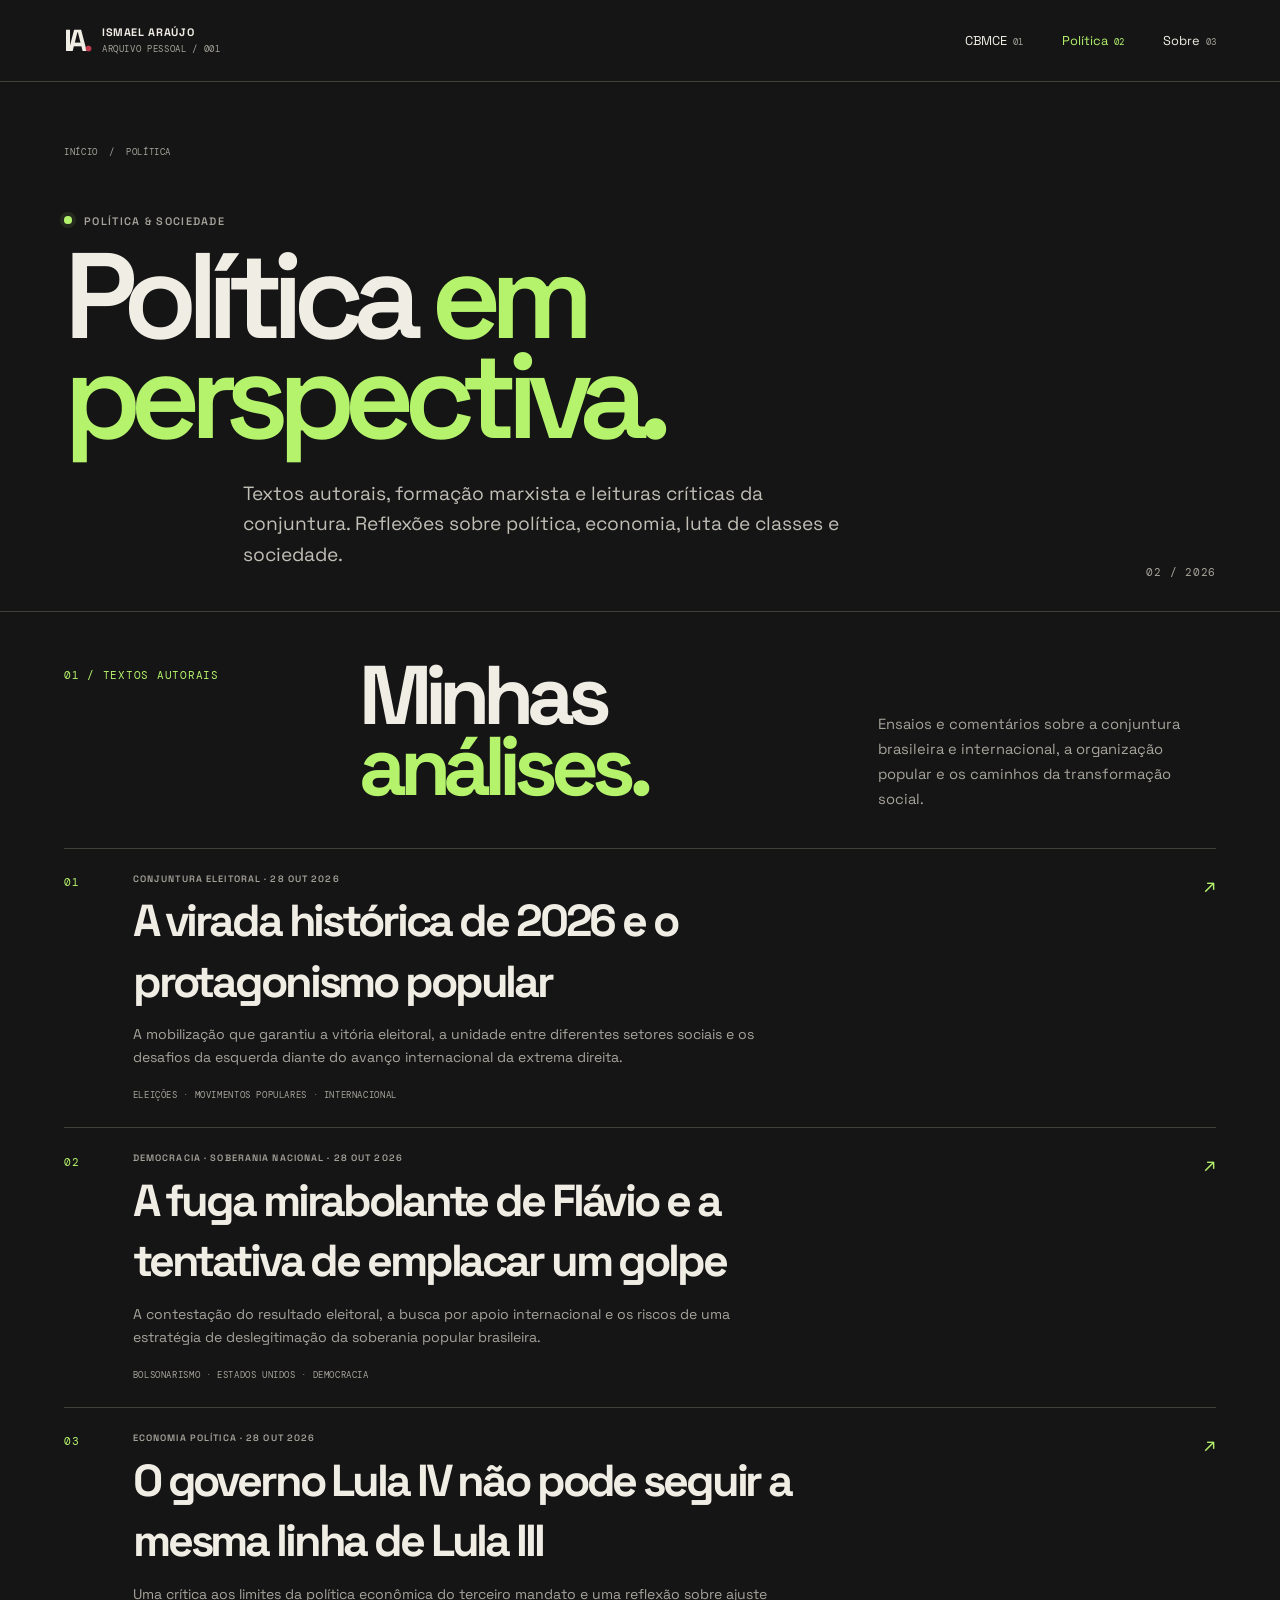
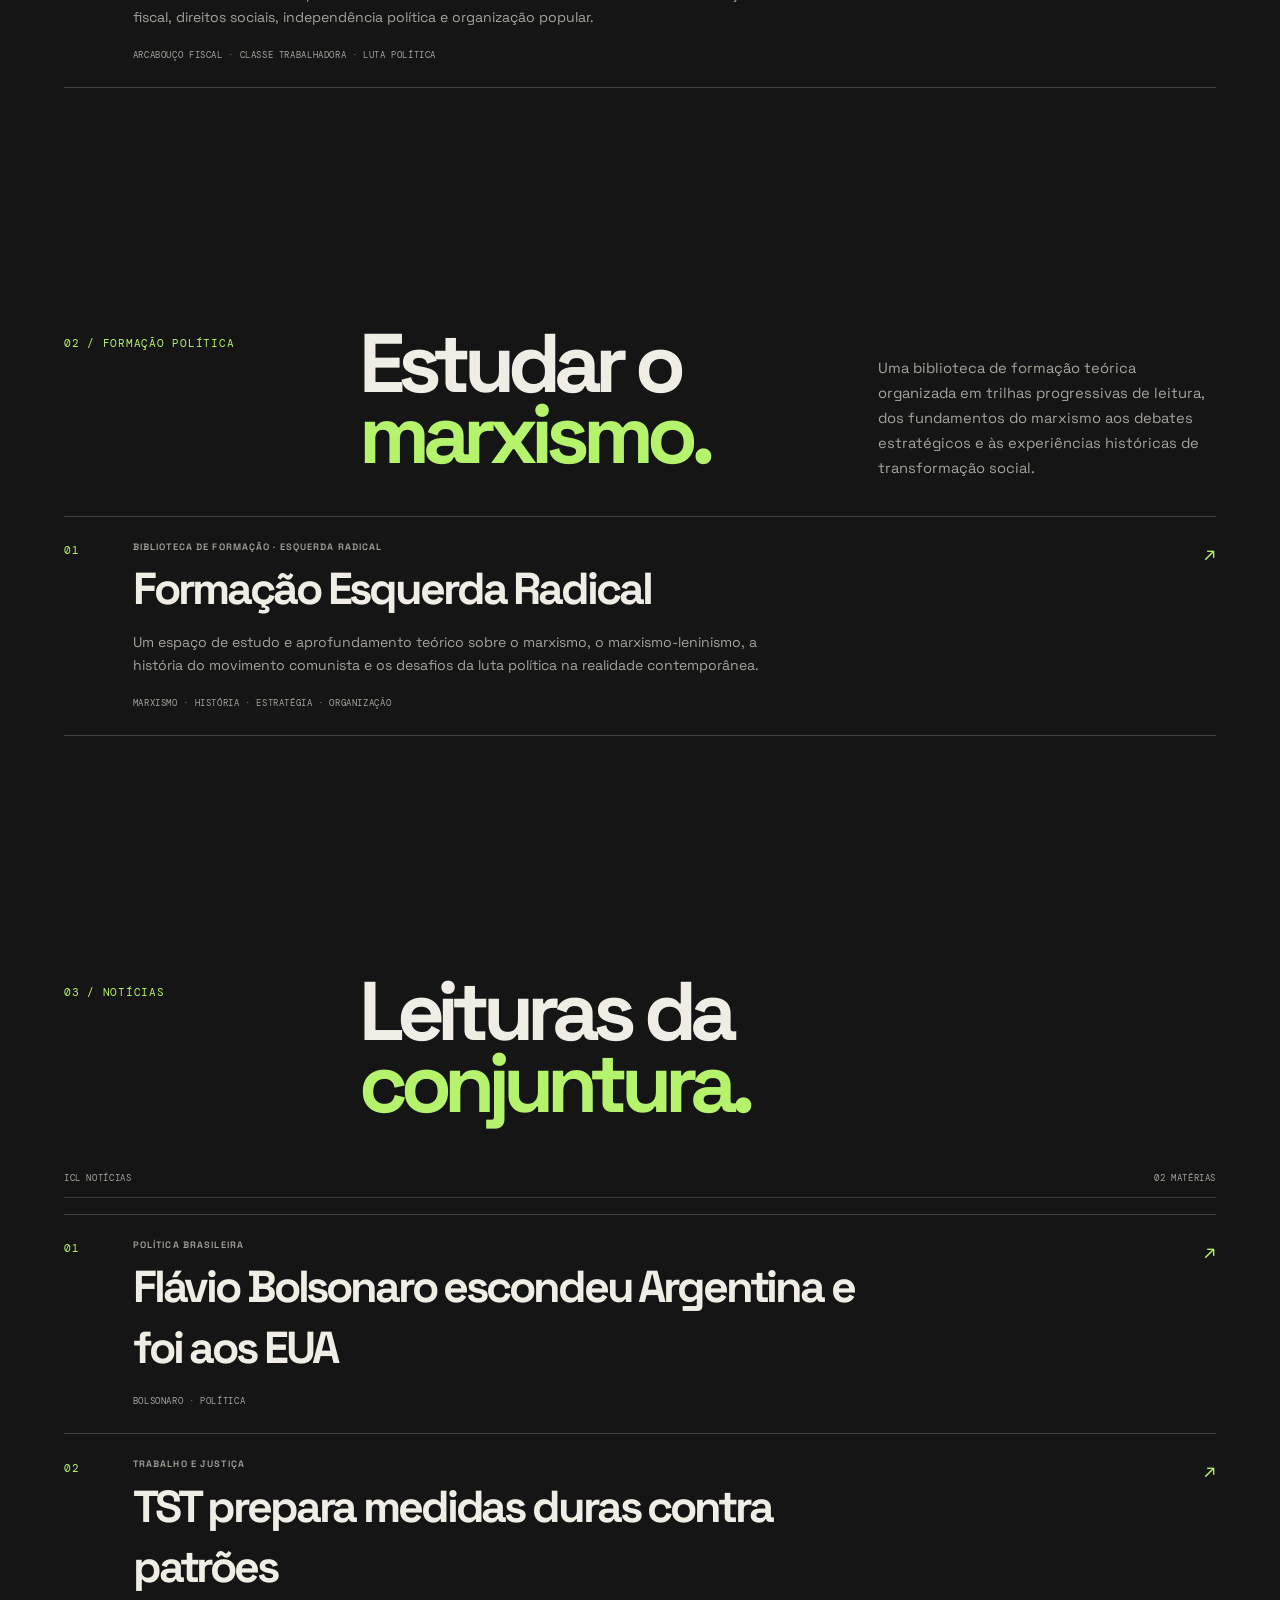
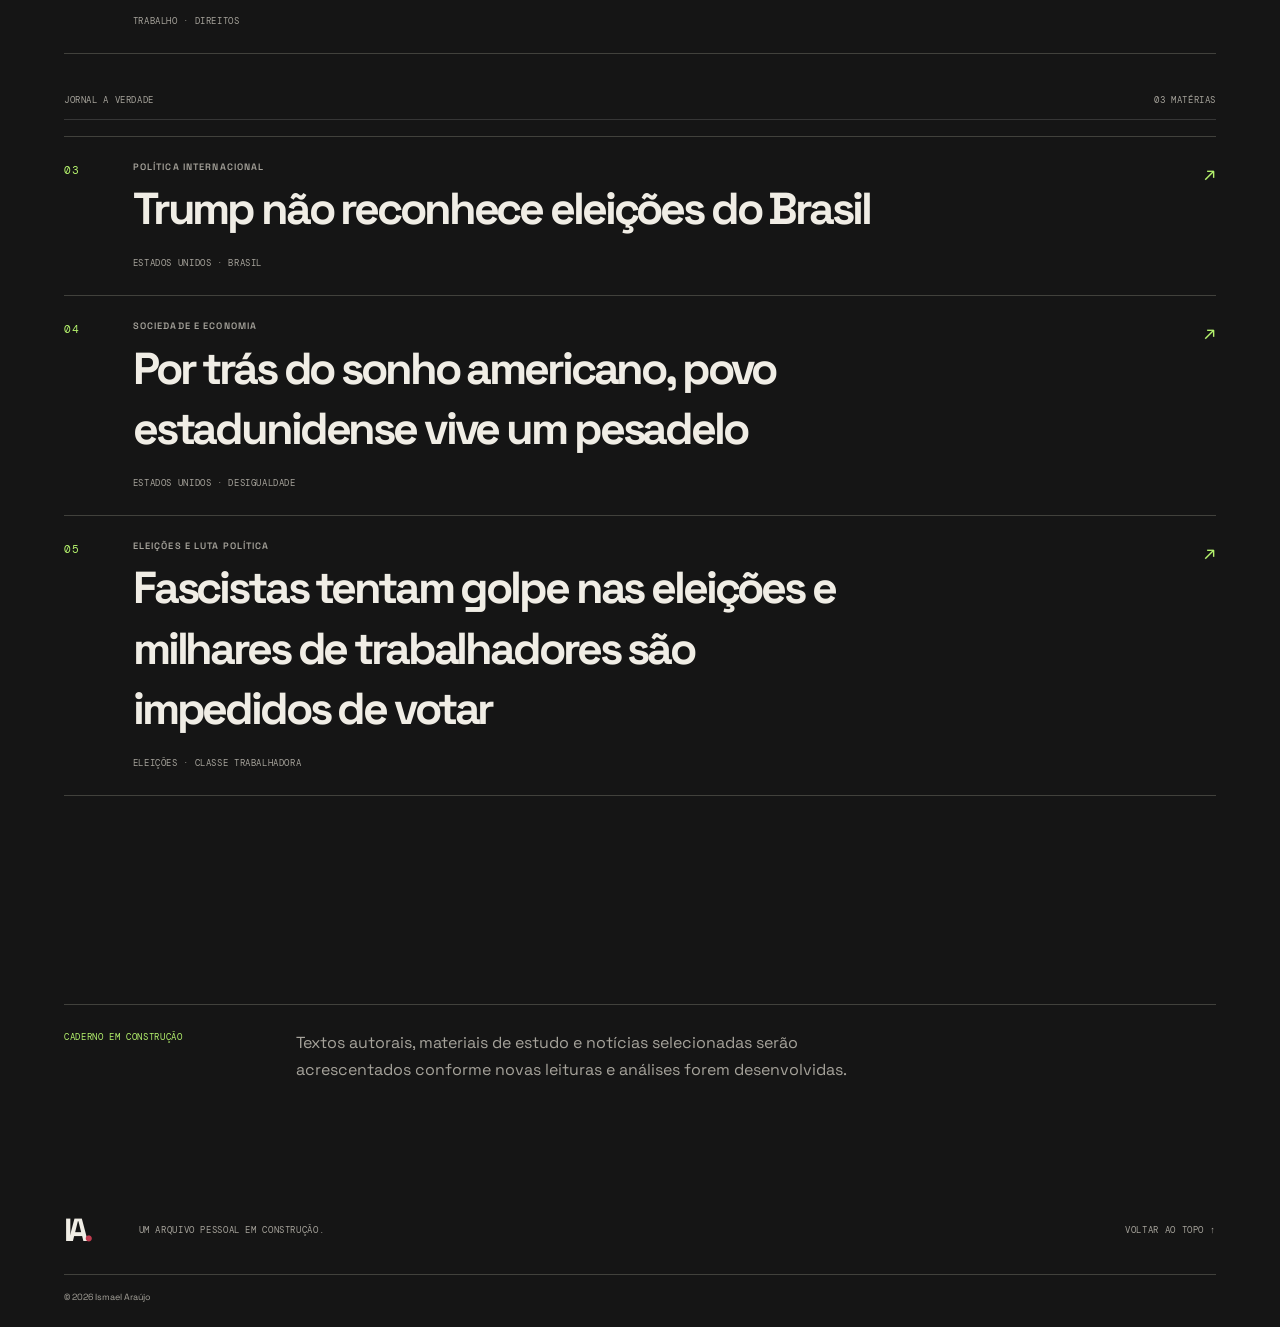
==== commit 75fba3a9: "add formacao" ====
--- a/pages/politica.html
+++ b/pages/politica.html
@@ -1296,87 +1296,56 @@
 
       <!-- 02 — FORMAÇÃO POLÍTICA -->
 
-      <section class="politics-section">
+      <section class="politics-section" id="formacao">
 
         <div class="inner-section-heading">
           <p class="mono section-kicker">02 / FORMAÇÃO POLÍTICA</p>
+
           <h2>Estudar o <span>marxismo.</span></h2>
+
           <p class="section-note">
-            Leituras para começar a compreender os fundamentos,
-            o método e a tradição marxista.
+            Uma biblioteca de formação teórica organizada em trilhas
+            progressivas de leitura, dos fundamentos do marxismo
+            aos debates estratégicos e às experiências históricas
+            de transformação social.
           </p>
         </div>
 
         <div class="article-list">
 
-          <a class="article-row"
-             href="https://www.marxists.org/portugues/lenin/1913/03/tresfont.htm#tr1"
-             target="_blank" rel="noopener noreferrer">
+          <a class="article-row" href="formacao.html">
+
             <span class="article-number mono">01</span>
+
             <div class="article-main">
-              <p class="eyebrow">INTRODUÇÃO AO MARXISMO · LÊNIN</p>
-              <h3>As Três Fontes e as Três Partes Constitutivas do Marxismo</h3>
+
+              <p class="eyebrow">
+                BIBLIOTECA DE FORMAÇÃO · ESQUERDA RADICAL
+              </p>
+
+              <h3>Formação Esquerda Radical</h3>
+
               <p>
-                Uma apresentação das raízes filosóficas, econômicas
-                e socialistas do pensamento marxista.
+                Um espaço de estudo e aprofundamento teórico sobre
+                o marxismo, o marxismo-leninismo, a história do
+                movimento comunista e os desafios da luta política
+                na realidade contemporânea.
               </p>
-              <span class="article-tags mono">FILOSOFIA · ECONOMIA · SOCIALISMO</span>
+
+              <span class="article-tags mono">
+                MARXISMO · HISTÓRIA · ESTRATÉGIA · ORGANIZAÇÃO
+              </span>
+
             </div>
+
             <span class="article-arrow" aria-hidden="true">↗</span>
+
           </a>
 
-          <a class="article-row"
-             href="https://www.marxists.org/portugues/marx/1847/11/principios.htm"
-             target="_blank" rel="noopener noreferrer">
-            <span class="article-number mono">02</span>
-            <div class="article-main">
-              <p class="eyebrow">INTRODUÇÃO · ENGELS</p>
-              <h3>Princípios Básicos do Comunismo</h3>
-              <p>
-                Perguntas e respostas sobre comunismo, classe trabalhadora,
-                capitalismo e transformação social.
-              </p>
-              <span class="article-tags mono">ENGELS · COMUNISMO · CLASSES</span>
-            </div>
-            <span class="article-arrow" aria-hidden="true">↗</span>
-          </a>
-
-          <a class="article-row"
-             href="https://www.marxists.org/portugues/marx/1848/ManifestoDoPartidoComunista/"
-             target="_blank" rel="noopener noreferrer">
-            <span class="article-number mono">03</span>
-            <div class="article-main">
-              <p class="eyebrow">TEXTO CLÁSSICO · MARX E ENGELS</p>
-              <h3>Manifesto do Partido Comunista</h3>
-              <p>
-                Uma exposição histórica da luta de classes e uma defesa
-                da organização política do proletariado.
-              </p>
-              <span class="article-tags mono">LUTA DE CLASSES · ORGANIZAÇÃO</span>
-            </div>
-            <span class="article-arrow" aria-hidden="true">↗</span>
-          </a>
-
-          <a class="article-row"
-             href="https://www.marxists.org/portugues/lenin/1902/quefazer/"
-             target="_blank" rel="noopener noreferrer">
-            <span class="article-number mono">04</span>
-            <div class="article-main">
-              <p class="eyebrow">ORGANIZAÇÃO POLÍTICA · LÊNIN</p>
-              <h3>Que Fazer?</h3>
-              <p>
-                Uma discussão sobre consciência política, organização
-                revolucionária e o papel de um partido de vanguarda.
-                É uma leitura para aprofundar após os textos introdutórios.
-              </p>
-              <span class="article-tags mono">LÊNIN · PARTIDO · ESTRATÉGIA</span>
-            </div>
-            <span class="article-arrow" aria-hidden="true">↗</span>
-          </a>
-
         </div>
 
       </section>
+
 
       <!-- 03 — NOTÍCIAS -->
 
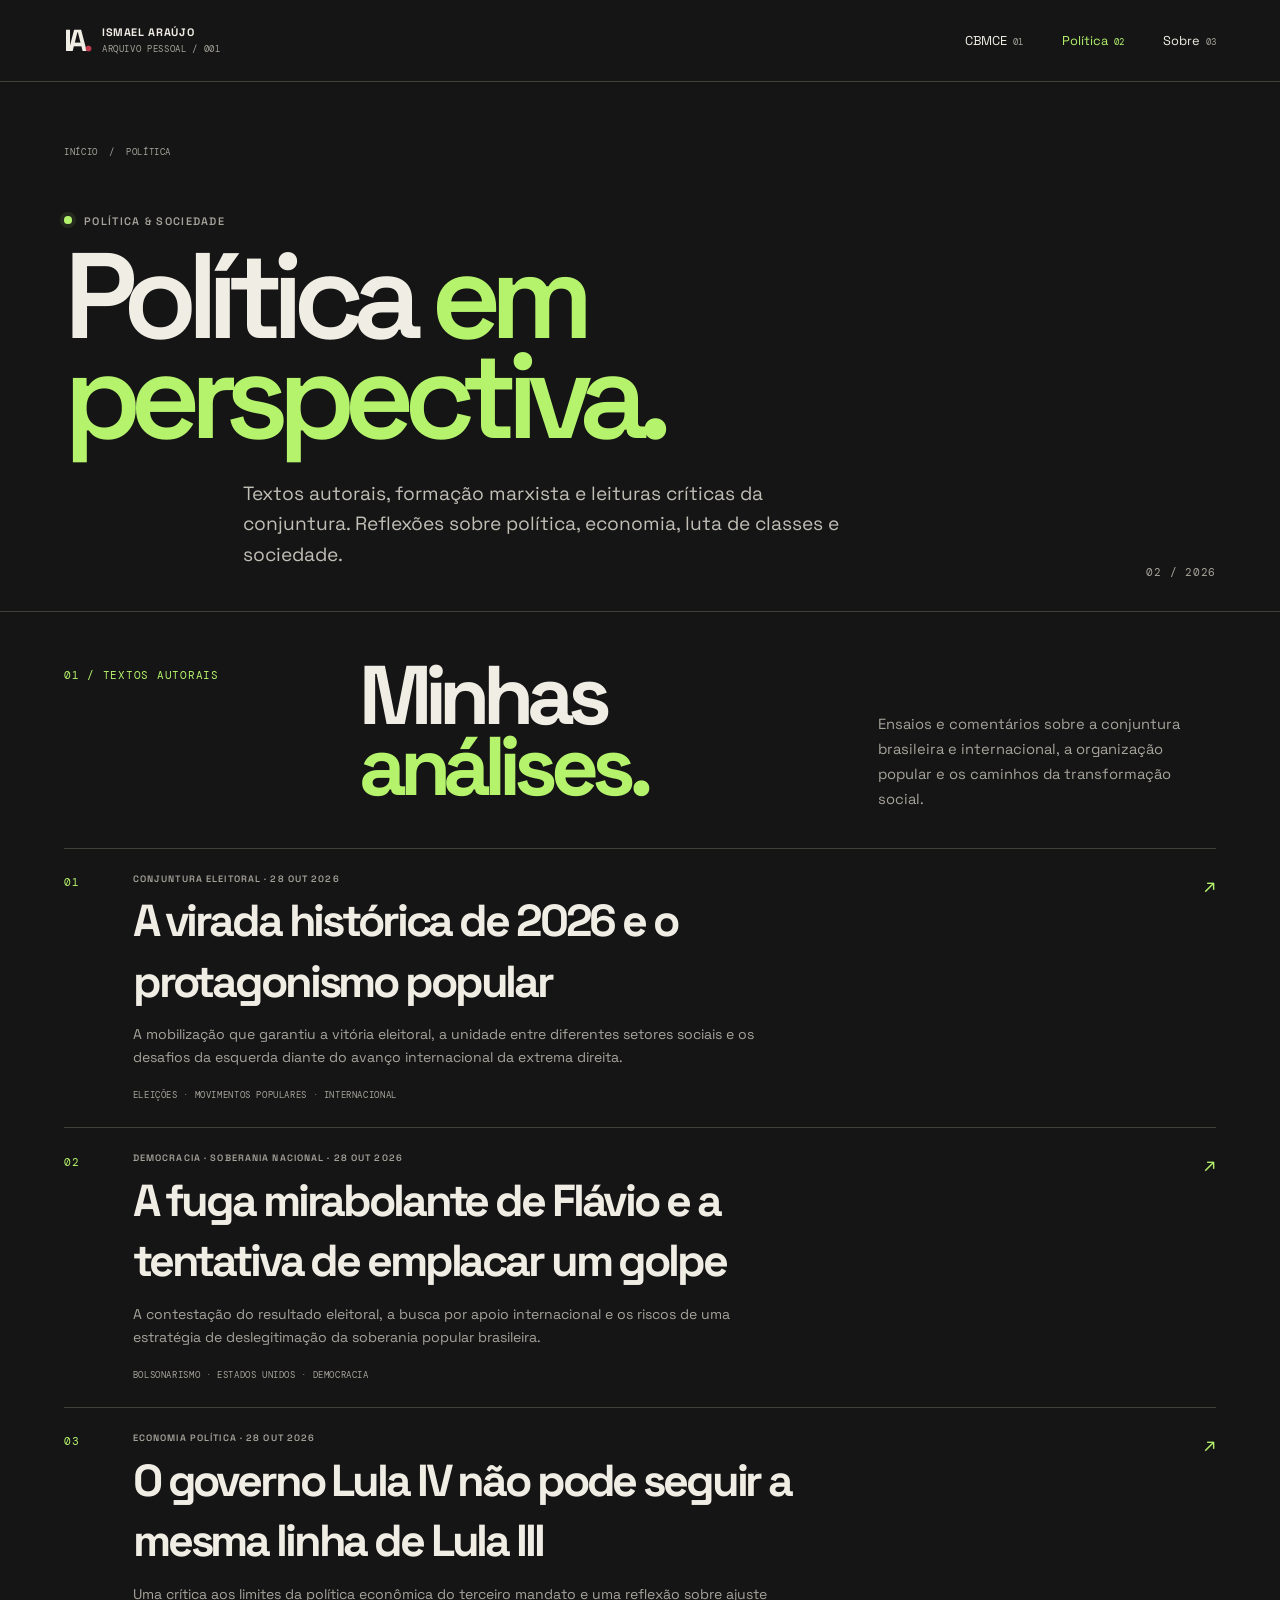
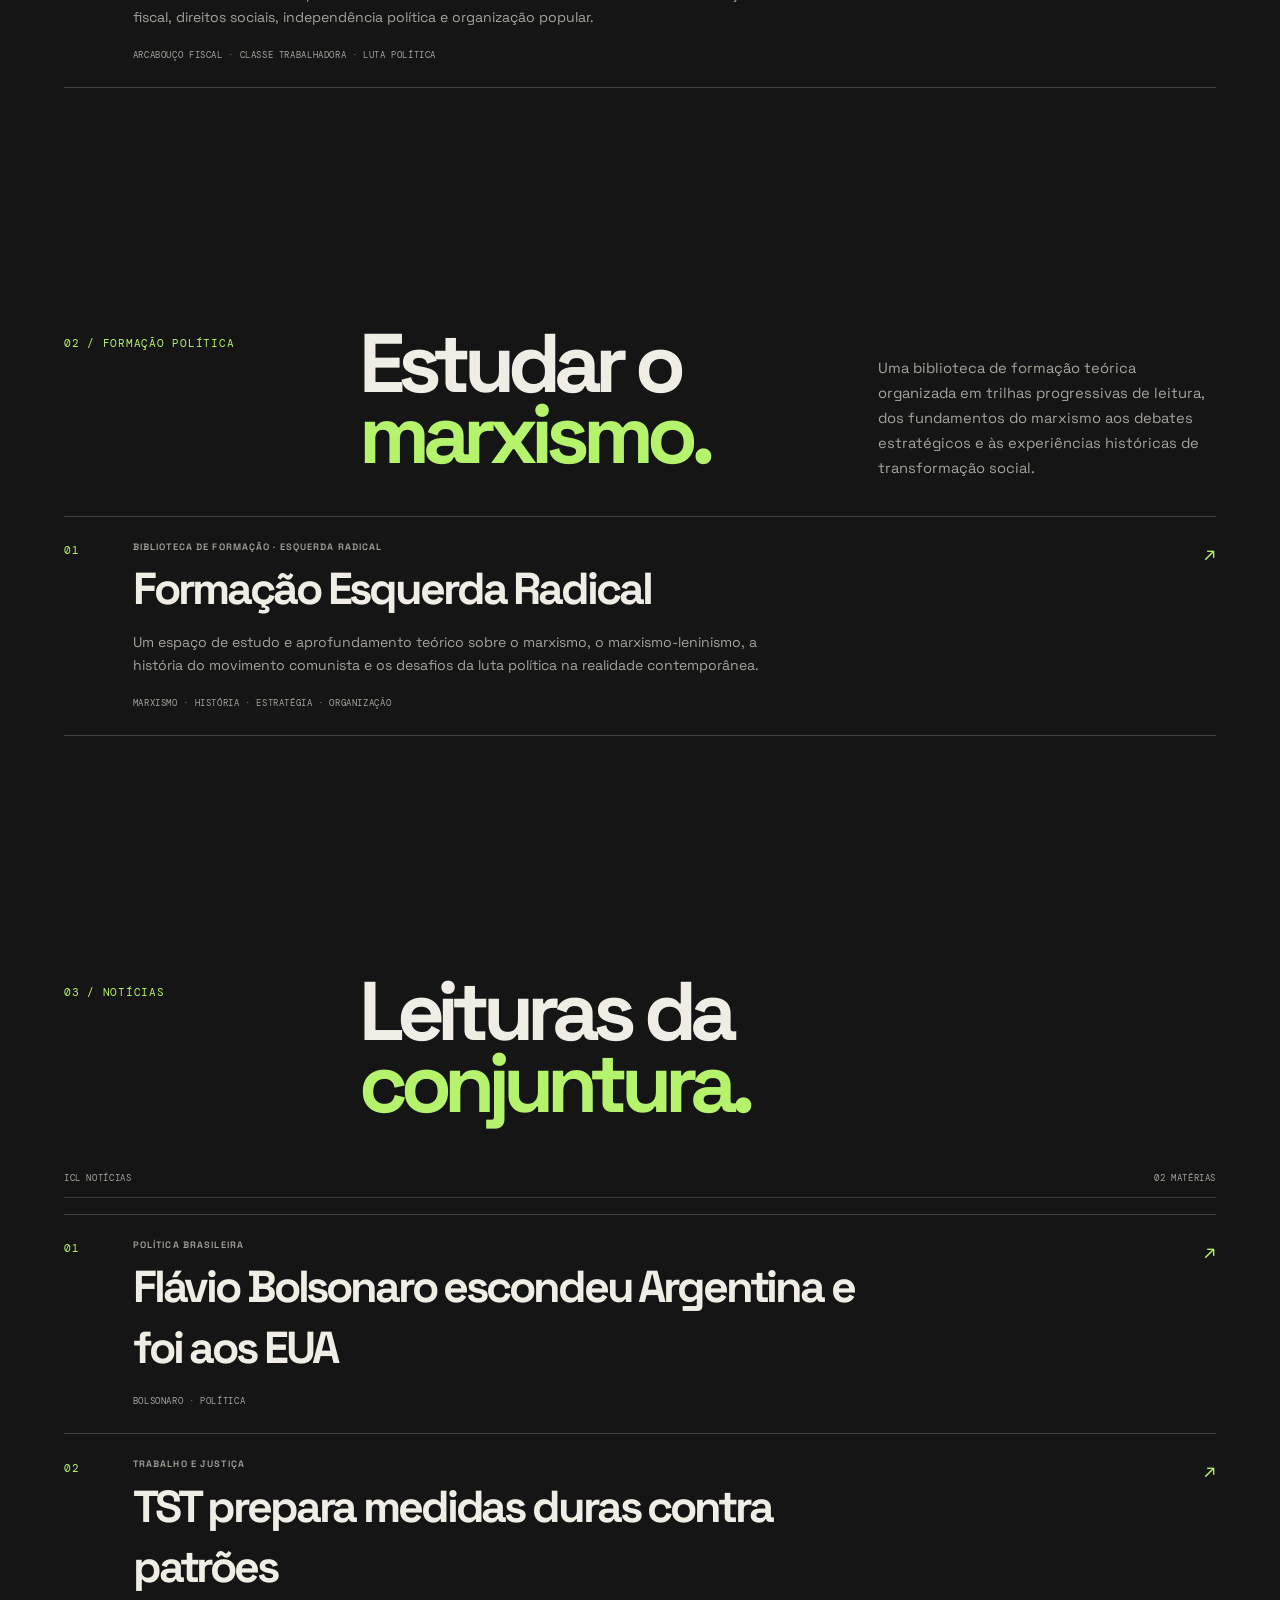
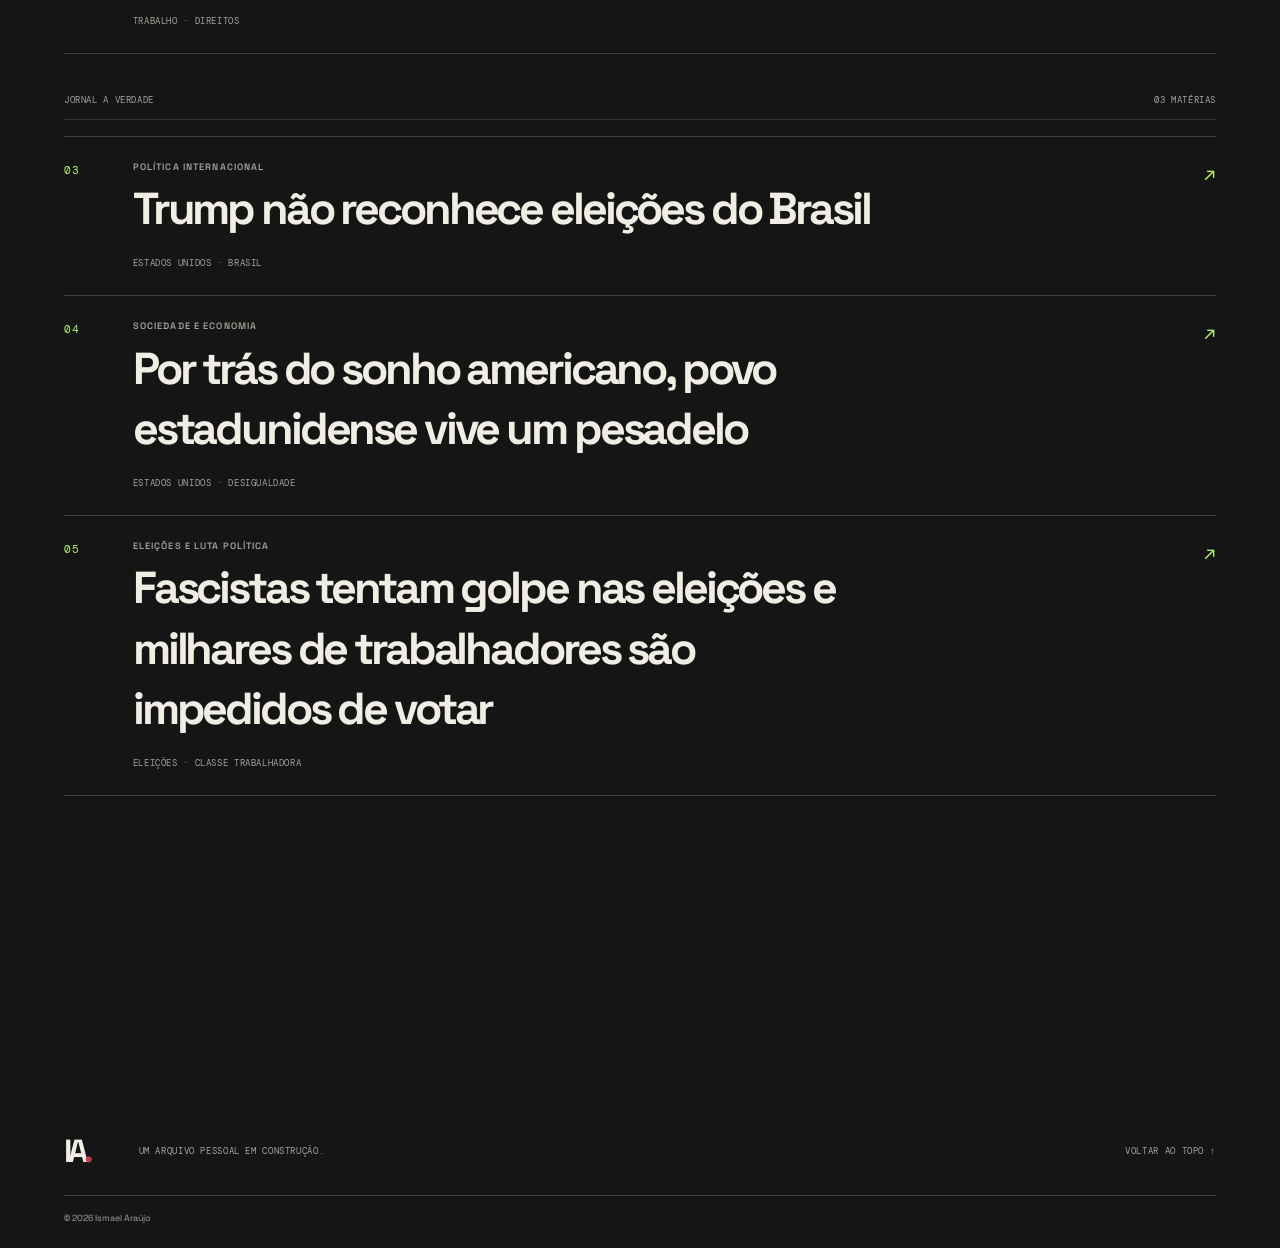
==== commit 3210da57: "ajuste" ====
--- a/pages/politica.html
+++ b/pages/politica.html
@@ -1446,14 +1446,6 @@
 
       </section>
 
-      <div class="politics-bottom-note">
-        <span class="mono">CADERNO EM CONSTRUÇÃO</span>
-        <p>
-          Textos autorais, materiais de estudo e notícias selecionadas serão
-          acrescentados conforme novas leituras e análises forem desenvolvidas.
-        </p>
-      </div>
-
     </section>
 
   </main>
